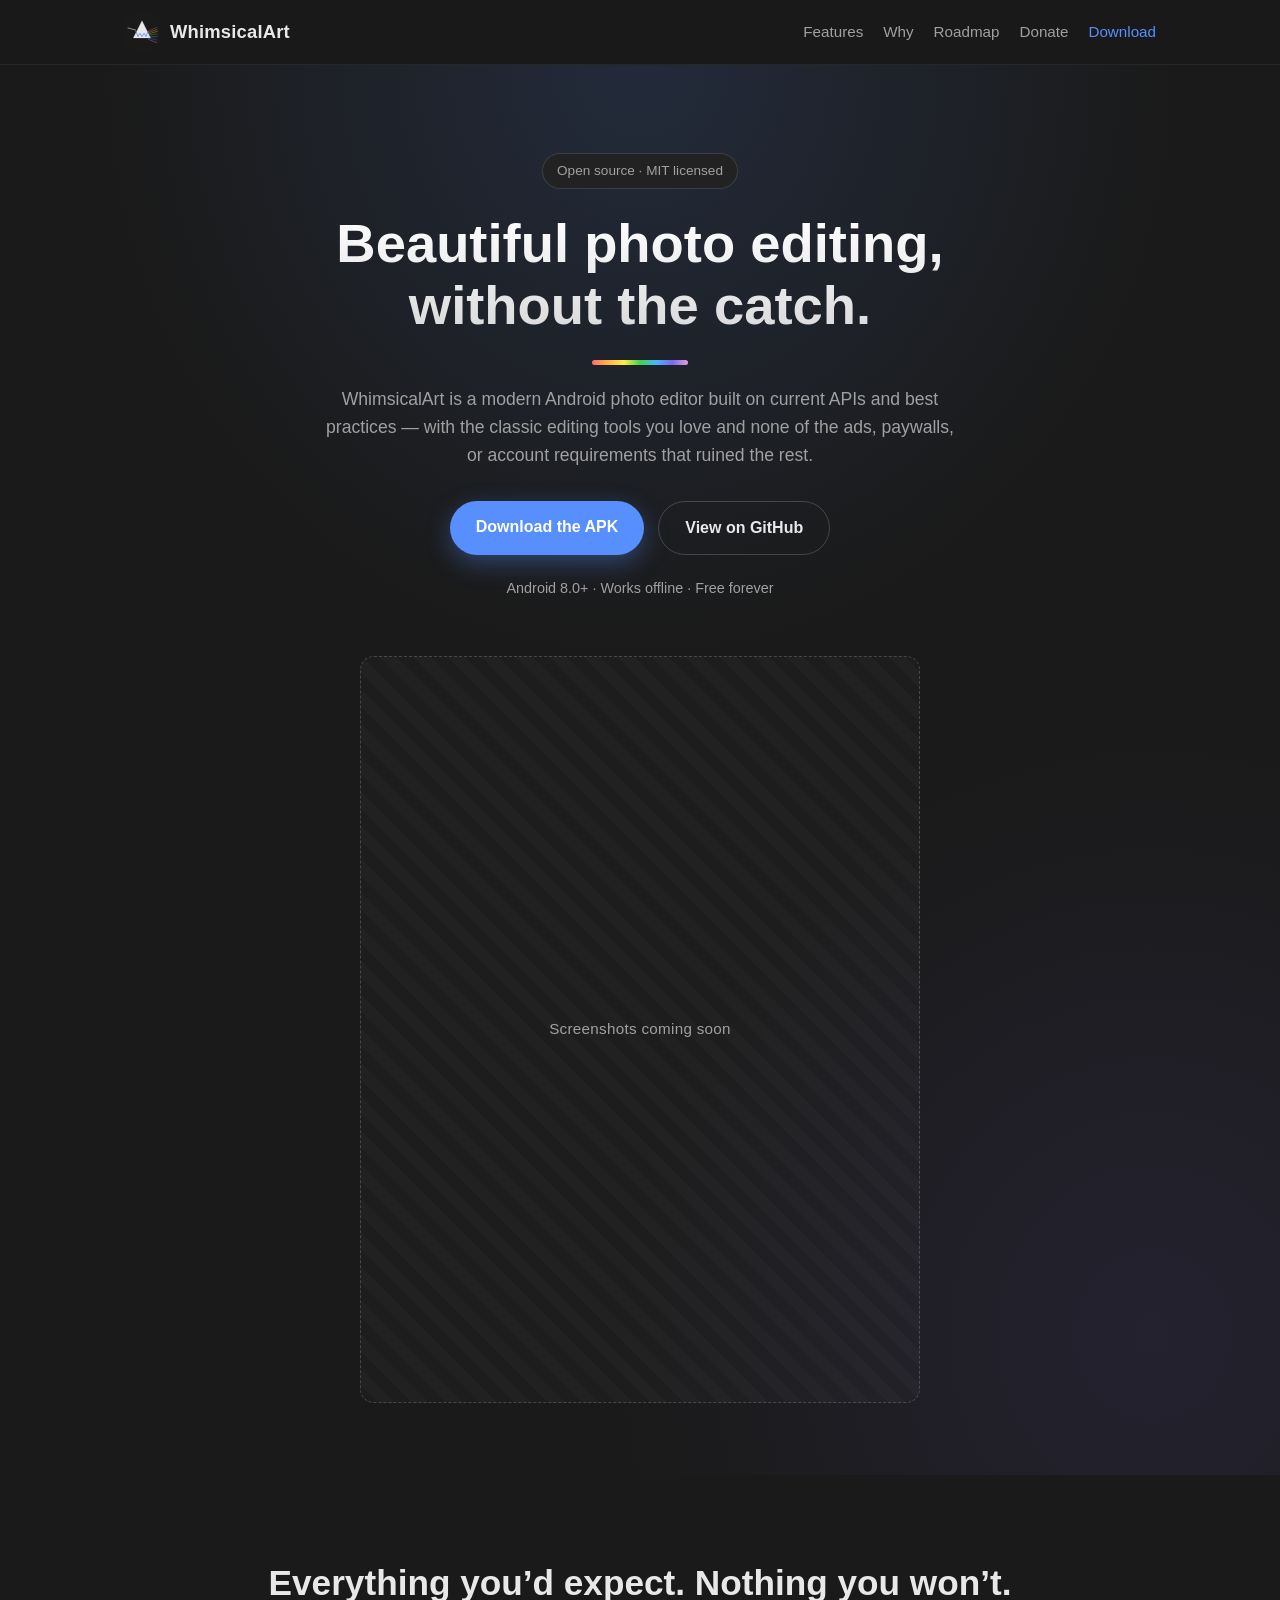
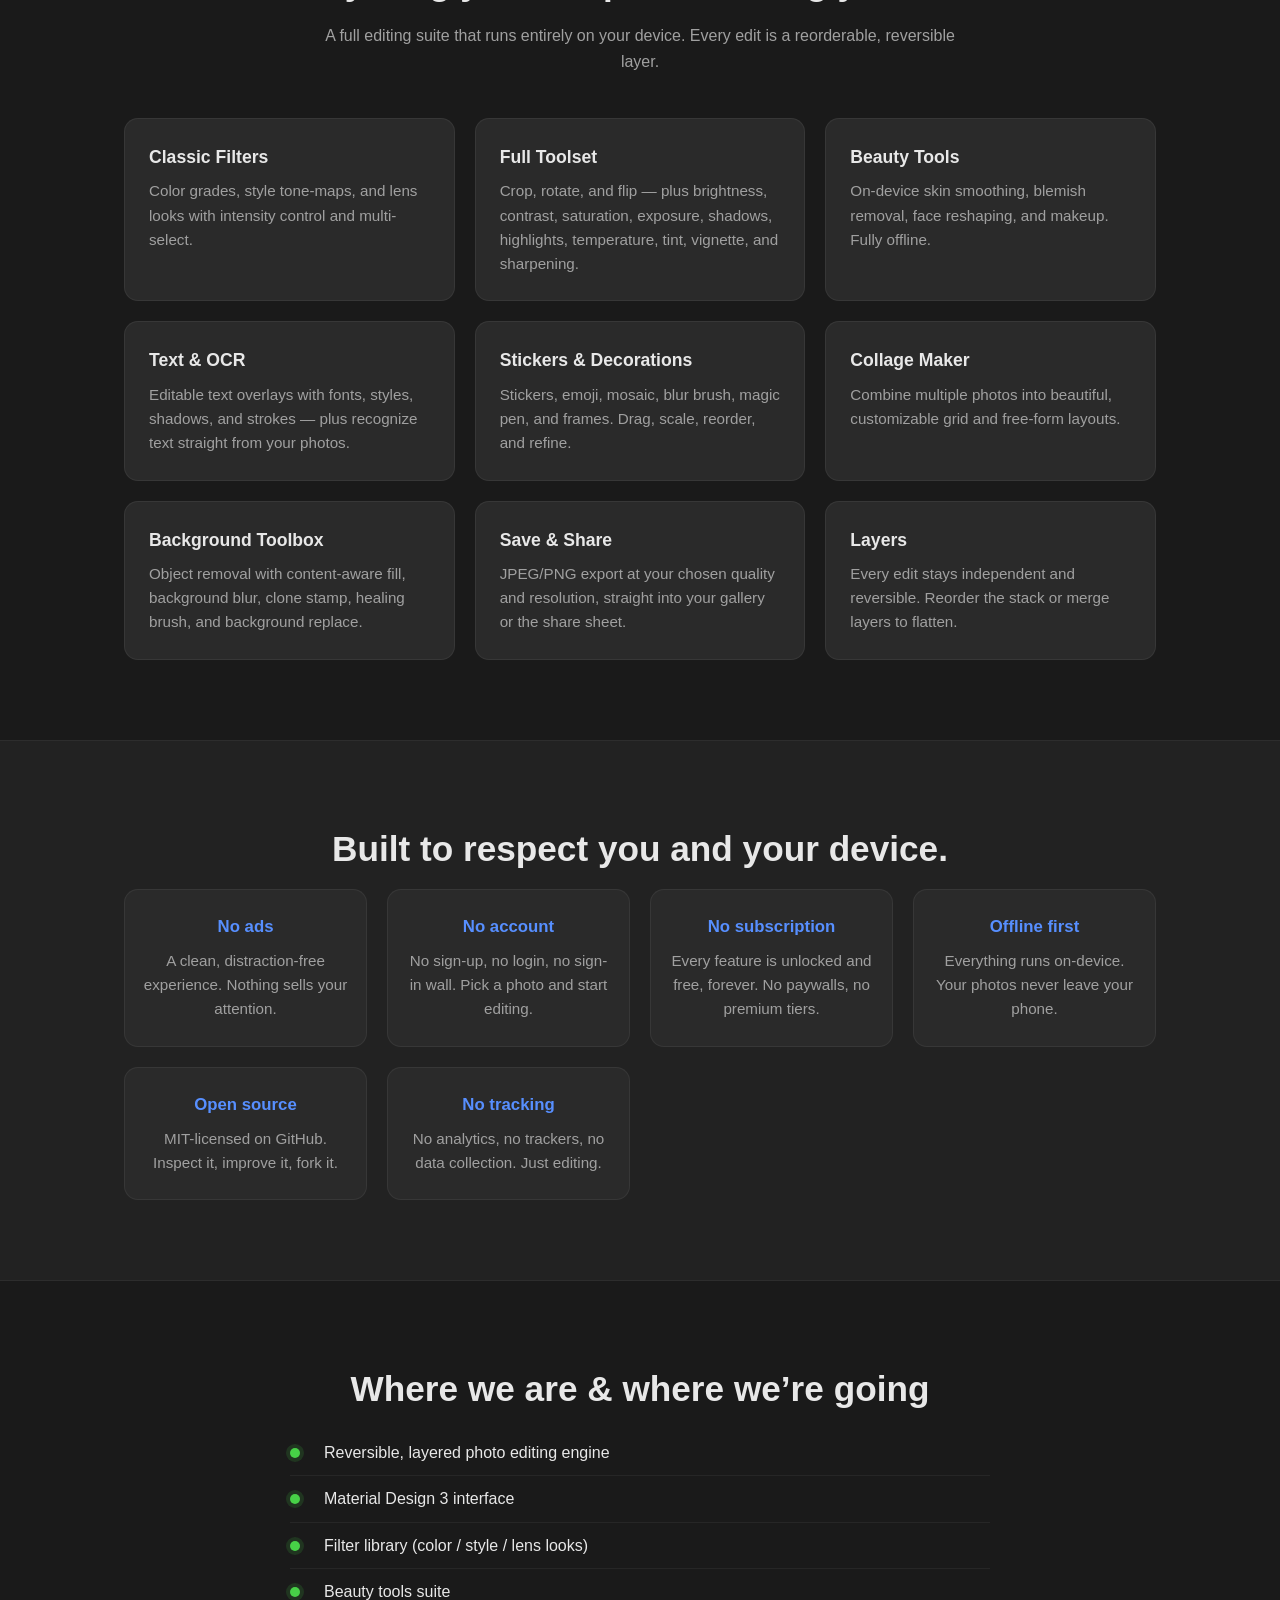
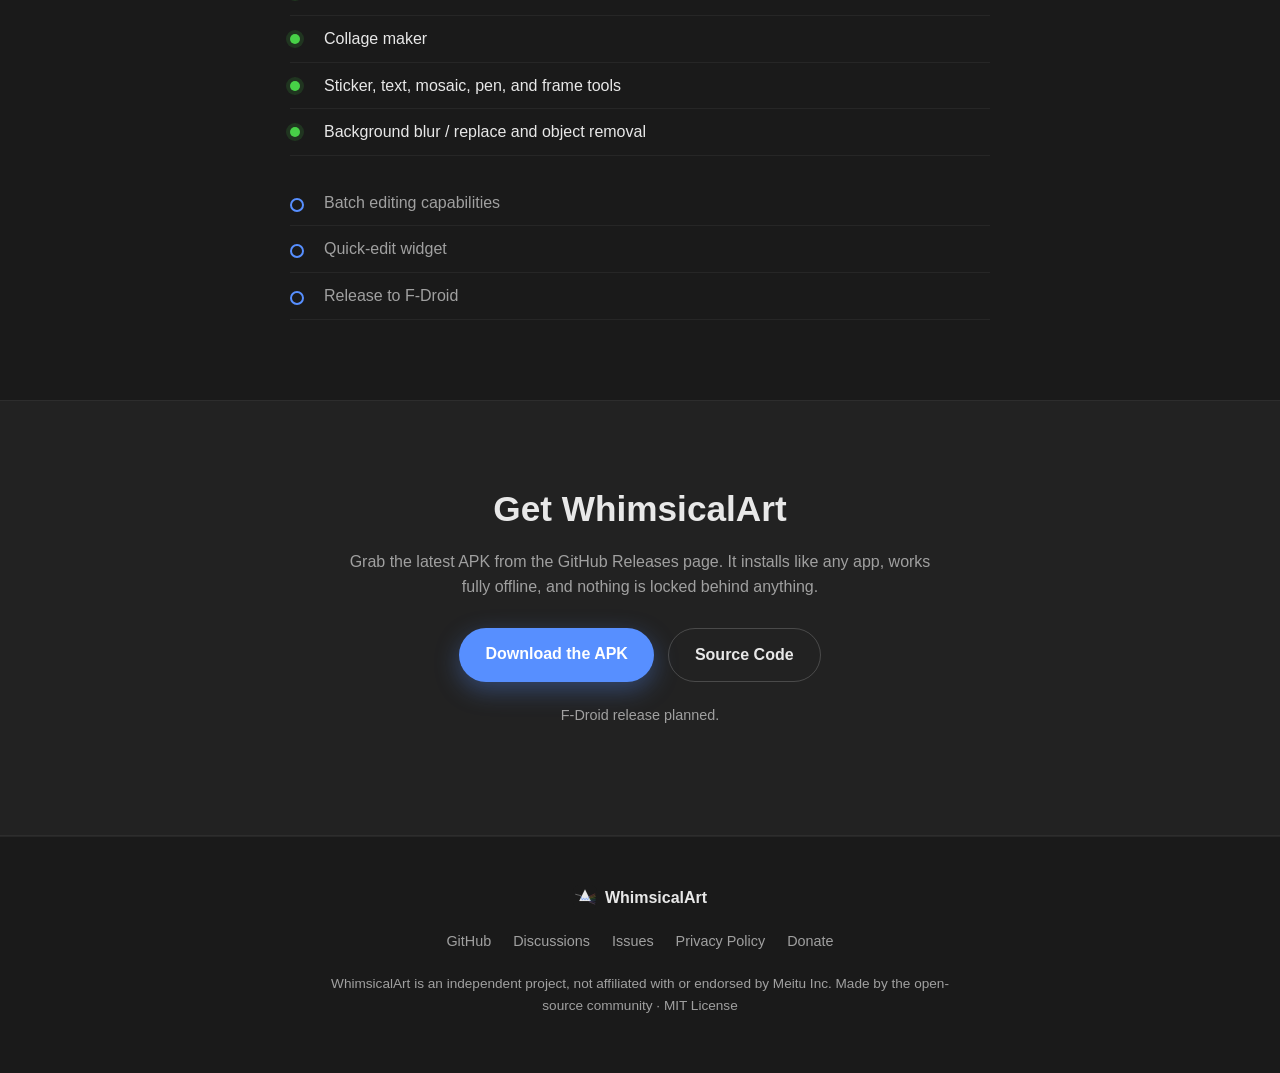
==== index.html @ 7b3bcb75 "add voluntary donation page with platform placeholders" ====
<!DOCTYPE html>
<html lang="en">
<head>
  <meta charset="UTF-8">
  <meta name="viewport" content="width=device-width, initial-scale=1.0">
  <title>WhimsicalArt — Free, open-source photo editor for Android</title>
  <meta name="description" content="WhimsicalArt is a modern, open-source Android photo editor. No ads, no accounts, no subscriptions — all features free forever.">
  <link rel="icon" href="favicon.svg" type="image/svg+xml">
  <link rel="apple-touch-icon" href="favicon.svg">
  <meta name="theme-color" content="#1A1A1A">
  <meta property="og:title" content="WhimsicalArt">
  <meta property="og:description" content="A modern, open-source Android photo editor. No ads, no account, no subscription. Free forever.">
  <meta property="og:type" content="website">
  <meta property="og:image" content="favicon.svg">
  <link rel="stylesheet" href="styles.css">
</head>
<body>
  <header class="site-header">
    <div class="container header-inner">
      <a class="brand" href="#top" aria-label="WhimsicalArt home">
        <img class="brand-mark" src="favicon.svg" alt="" width="36" height="36">
        <span class="brand-name">WhimsicalArt</span>
      </a>
      <nav class="nav" aria-label="Primary">
        <a href="#features">Features</a>
        <a href="#philosophy">Why</a>
        <a href="#roadmap">Roadmap</a>
        <a href="donate.html">Donate</a>
        <a href="#download" class="nav-cta">Download</a>
      </nav>
    </div>
  </header>

  <main id="top">
    <section class="hero">
      <div class="container hero-inner">
        <span class="badge">Open source &middot; MIT licensed</span>
        <h1 class="hero-title">Beautiful photo editing, without the catch.</h1>
        <p class="hero-sub">
          WhimsicalArt is a modern Android photo editor built on current APIs and best practices —
          with the classic editing tools you love and none of the ads, paywalls, or account
          requirements that ruined the rest.
        </p>
        <div class="hero-actions">
          <a class="btn btn-primary" href="https://github.com/whimsicalart/whimsicalart/releases">
            Download the APK
          </a>
          <a class="btn btn-ghost" href="https://github.com/whimsicalart/whimsicalart">
            View on GitHub
          </a>
        </div>
        <p class="hero-note">Android 8.0+ &middot; Works offline &middot; Free forever</p>

        <div class="screenshot-placeholder" aria-hidden="true">
          <span class="placeholder-caption">Screenshots coming soon</span>
        </div>
      </div>
    </section>

    <section class="section" id="features">
      <div class="container">
        <h2 class="section-title">Everything you&rsquo;d expect. Nothing you won&rsquo;t.</h2>
        <p class="section-intro">
          A full editing suite that runs entirely on your device. Every edit is a reorderable,
          reversible layer.
        </p>
        <div class="feature-grid">
          <article class="feature-card">
            <h3>Classic Filters</h3>
            <p>Color grades, style tone-maps, and lens looks with intensity control and multi-select.</p>
          </article>
          <article class="feature-card">
            <h3>Full Toolset</h3>
            <p>Crop, rotate, and flip — plus brightness, contrast, saturation, exposure, shadows, highlights, temperature, tint, vignette, and sharpening.</p>
          </article>
          <article class="feature-card">
            <h3>Beauty Tools</h3>
            <p>On-device skin smoothing, blemish removal, face reshaping, and makeup. Fully offline.</p>
          </article>
          <article class="feature-card">
            <h3>Text &amp; OCR</h3>
            <p>Editable text overlays with fonts, styles, shadows, and strokes — plus recognize text straight from your photos.</p>
          </article>
          <article class="feature-card">
            <h3>Stickers &amp; Decorations</h3>
            <p>Stickers, emoji, mosaic, blur brush, magic pen, and frames. Drag, scale, reorder, and refine.</p>
          </article>
          <article class="feature-card">
            <h3>Collage Maker</h3>
            <p>Combine multiple photos into beautiful, customizable grid and free-form layouts.</p>
          </article>
          <article class="feature-card">
            <h3>Background Toolbox</h3>
            <p>Object removal with content-aware fill, background blur, clone stamp, healing brush, and background replace.</p>
          </article>
          <article class="feature-card">
            <h3>Save &amp; Share</h3>
            <p>JPEG/PNG export at your chosen quality and resolution, straight into your gallery or the share sheet.</p>
          </article>
          <article class="feature-card">
            <h3>Layers</h3>
            <p>Every edit stays independent and reversible. Reorder the stack or merge layers to flatten.</p>
          </article>
        </div>
      </div>
    </section>

    <section class="section section-alt" id="philosophy">
      <div class="container">
        <h2 class="section-title">Built to respect you and your device.</h2>
        <div class="value-grid">
          <div class="value-item">
            <h3>No ads</h3>
            <p>A clean, distraction-free experience. Nothing sells your attention.</p>
          </div>
          <div class="value-item">
            <h3>No account</h3>
            <p>No sign-up, no login, no sign-in wall. Pick a photo and start editing.</p>
          </div>
          <div class="value-item">
            <h3>No subscription</h3>
            <p>Every feature is unlocked and free, forever. No paywalls, no premium tiers.</p>
          </div>
          <div class="value-item">
            <h3>Offline first</h3>
            <p>Everything runs on-device. Your photos never leave your phone.</p>
          </div>
          <div class="value-item">
            <h3>Open source</h3>
            <p>MIT-licensed on GitHub. Inspect it, improve it, fork it.</p>
          </div>
          <div class="value-item">
            <h3>No tracking</h3>
            <p>No analytics, no trackers, no data collection. Just editing.</p>
          </div>
        </div>
      </div>
    </section>

    <section class="section" id="roadmap">
      <div class="container">
        <h2 class="section-title">Where we are &amp; where we&rsquo;re going</h2>
        <ul class="roadmap list-done">
          <li>Reversible, layered photo editing engine</li>
          <li>Material Design 3 interface</li>
          <li>Filter library (color / style / lens looks)</li>
          <li>Beauty tools suite</li>
          <li>Collage maker</li>
          <li>Sticker, text, mosaic, pen, and frame tools</li>
          <li>Background blur / replace and object removal</li>
        </ul>
        <ul class="roadmap list-todo">
          <li>Batch editing capabilities</li>
          <li>Quick-edit widget</li>
          <li>Release to F-Droid</li>
        </ul>
      </div>
    </section>

    <section class="section section-alt" id="download">
      <div class="container download-inner">
        <h2 class="section-title">Get WhimsicalArt</h2>
        <p>
          Grab the latest APK from the GitHub Releases page. It installs like any app, works fully
          offline, and nothing is locked behind anything.
        </p>
        <div class="hero-actions">
          <a class="btn btn-primary" href="https://github.com/whimsicalart/whimsicalart/releases">
            Download the APK
          </a>
          <a class="btn btn-ghost" href="https://github.com/whimsicalart/whimsicalart">
            Source Code
          </a>
        </div>
        <p class="hero-note">F-Droid release planned.</p>
      </div>
    </section>
  </main>

  <footer class="site-footer">
    <div class="container footer-inner">
      <div class="footer-brand">
        <img class="brand-mark" src="favicon.svg" alt="" width="24" height="24">
        <span>WhimsicalArt</span>
      </div>
      <nav class="footer-links" aria-label="Footer">
        <a href="https://github.com/whimsicalart/whimsicalart">GitHub</a>
        <a href="https://github.com/whimsicalart/whimsicalart/discussions">Discussions</a>
        <a href="https://github.com/whimsicalart/whimsicalart/issues">Issues</a>
        <a href="https://github.com/whimsicalart/whimsicalart/blob/main/PRIVACY.md">Privacy Policy</a>
        <a href="donate.html">Donate</a>
      </nav>
      <p class="footer-copy">
        WhimsicalArt is an independent project, not affiliated with or endorsed by Meitu Inc.
        Made by the open-source community &middot; MIT License
      </p>
    </div>
  </footer>
</body>
</html>
---- styles.css ----
:root {
  --bg: #1A1A1A;
  --bg-soft: #222222;
  --bg-raised: #2A2A2A;
  --text: #E8E8E8;
  --text-dim: #A0A0A0;
  --accent: #578FFF;
  --accent-soft: rgba(87, 143, 255, 0.14);
  --prism-gradient: linear-gradient(90deg, #FF6B6B, #FFB347, #FFED47, #47D147, #47B8FF, #7B68EE, #DDA0DD);
  --radius: 14px;
  --max-width: 1080px;
}

* {
  box-sizing: border-box;
  margin: 0;
  padding: 0;
}

html {
  scroll-behavior: smooth;
}

body {
  font-family: -apple-system, BlinkMacSystemFont, "Segoe UI", Roboto, "Helvetica Neue", Arial, sans-serif;
  background: var(--bg);
  color: var(--text);
  line-height: 1.6;
  -webkit-font-smoothing: antialiased;
}

a {
  color: var(--accent);
  text-decoration: none;
}

a:hover {
  text-decoration: underline;
}

.container {
  max-width: var(--max-width);
  margin: 0 auto;
  padding: 0 24px;
}

/* ---------- Header ---------- */

.site-header {
  position: sticky;
  top: 0;
  z-index: 10;
  background: rgba(26, 26, 26, 0.9);
  backdrop-filter: blur(10px);
  border-bottom: 1px solid rgba(255, 255, 255, 0.06);
}

.header-inner {
  display: flex;
  align-items: center;
  justify-content: space-between;
  height: 64px;
}

.brand {
  display: flex;
  align-items: center;
  gap: 10px;
  color: var(--text);
}

.brand:hover {
  text-decoration: none;
}

.brand-mark {
  display: block;
  border-radius: 8px;
}

.brand-name {
  font-weight: 700;
  font-size: 1.15rem;
  letter-spacing: 0.2px;
}

.nav {
  display: flex;
  align-items: center;
  gap: 20px;
}

.nav a {
  color: var(--text-dim);
  font-size: 0.95rem;
  font-weight: 500;
}

.nav a:hover {
  color: var(--text);
  text-decoration: none;
}

.nav-cta {
  color: var(--accent) !important;
}

/* ---------- Hero ---------- */

.hero {
  padding: 88px 0 72px;
  text-align: center;
  background:
    radial-gradient(60% 60% at 50% 0%, rgba(87, 143, 255, 0.14), transparent 70%),
    radial-gradient(60% 60% at 90% 90%, rgba(123, 104, 238, 0.10), transparent 70%),
    var(--bg);
}

.badge {
  display: inline-block;
  padding: 6px 14px;
  border: 1px solid rgba(255, 255, 255, 0.12);
  border-radius: 999px;
  font-size: 0.85rem;
  color: var(--text-dim);
  background: var(--bg-soft);
  margin-bottom: 24px;
}

.hero-title {
  font-size: clamp(2rem, 5.5vw, 3.4rem);
  font-weight: 800;
  line-height: 1.15;
  max-width: 760px;
  margin: 0 auto 20px;
  background: linear-gradient(180deg, #FFFFFF, #D0D0D0);
  -webkit-background-clip: text;
  background-clip: text;
  -webkit-text-fill-color: transparent;
}

.hero-title::after {
  content: "";
  display: block;
  width: 96px;
  height: 5px;
  margin: 22px auto 0;
  border-radius: 99px;
  background: var(--prism-gradient);
}

.hero-sub {
  max-width: 640px;
  margin: 0 auto 32px;
  font-size: 1.1rem;
  color: var(--text-dim);
}

.hero-actions {
  display: flex;
  justify-content: center;
  flex-wrap: wrap;
  gap: 14px;
}

.btn {
  display: inline-block;
  padding: 13px 26px;
  border-radius: 999px;
  font-weight: 600;
  font-size: 1rem;
  transition: transform 0.15s ease, box-shadow 0.15s ease;
}

.btn:hover {
  transform: translateY(-1px);
  text-decoration: none;
}

.btn-primary {
  background: var(--accent);
  color: #FFFFFF;
  box-shadow: 0 8px 24px rgba(87, 143, 255, 0.35);
}

.btn-primary:hover {
  box-shadow: 0 10px 30px rgba(87, 143, 255, 0.45);
}

.btn-ghost {
  color: var(--text);
  border: 1px solid rgba(255, 255, 255, 0.18);
  background: transparent;
}

.btn-ghost:hover {
  border-color: var(--accent);
  color: var(--text);
}

.hero-note {
  margin-top: 22px;
  font-size: 0.9rem;
  color: var(--text-dim);
}

/* ---------- Screenshot placeholder ---------- */

.screenshot-placeholder {
  max-width: 560px;
  margin: 56px auto 0;
  aspect-ratio: 9 / 12;
  border: 1px dashed rgba(255, 255, 255, 0.18);
  border-radius: var(--radius);
  display: flex;
  align-items: center;
  justify-content: center;
  background:
    repeating-linear-gradient(
      45deg,
      rgba(255, 255, 255, 0.015),
      rgba(255, 255, 255, 0.015) 12px,
      rgba(255, 255, 255, 0.03) 12px,
      rgba(255, 255, 255, 0.03) 24px
    );
}

.placeholder-caption {
  color: var(--text-dim);
  font-size: 0.95rem;
  letter-spacing: 0.3px;
}

/* ---------- Sections ---------- */

.section {
  padding: 80px 0;
}

.section-alt {
  background: var(--bg-soft);
  border-block: 1px solid rgba(255, 255, 255, 0.05);
}

.section-title {
  font-size: clamp(1.6rem, 3.5vw, 2.2rem);
  font-weight: 700;
  text-align: center;
  margin-bottom: 12px;
}

.section-intro {
  text-align: center;
  color: var(--text-dim);
  max-width: 640px;
  margin: 0 auto 44px;
}

.feature-grid {
  display: grid;
  grid-template-columns: repeat(auto-fit, minmax(280px, 1fr));
  gap: 20px;
}

.feature-card {
  background: var(--bg-raised);
  border: 1px solid rgba(255, 255, 255, 0.06);
  border-radius: var(--radius);
  padding: 24px;
  transition: border-color 0.2s ease, transform 0.2s ease;
}

.feature-card:hover {
  border-color: rgba(87, 143, 255, 0.4);
  transform: translateY(-3px);
}

.feature-card h3 {
  font-size: 1.1rem;
  margin-bottom: 8px;
}

.feature-card p {
  color: var(--text-dim);
  font-size: 0.95rem;
}

.value-grid {
  display: grid;
  grid-template-columns: repeat(auto-fit, minmax(240px, 1fr));
  gap: 20px;
  text-align: center;
}

.value-item {
  padding: 24px 16px;
  border-radius: var(--radius);
  background: var(--bg-raised);
  border: 1px solid rgba(255, 255, 255, 0.06);
}

.value-item h3 {
  font-size: 1.05rem;
  margin-bottom: 8px;
  color: var(--accent);
}

.value-item p {
  color: var(--text-dim);
  font-size: 0.95rem;
}

/* ---------- Roadmap ---------- */

.roadmap {
  max-width: 700px;
  margin: 0 auto;
  padding: 0;
  list-style: none;
}

.roadmap li {
  position: relative;
  padding: 10px 0 10px 34px;
  color: var(--text-dim);
  border-bottom: 1px solid rgba(255, 255, 255, 0.05);
}

.roadmap li::before {
  content: "";
  position: absolute;
  left: 0;
  top: 18px;
  width: 10px;
  height: 10px;
  border-radius: 50%;
}

.list-done li::before {
  background: #47D147;
  box-shadow: 0 0 0 4px rgba(71, 209, 71, 0.15);
}

.list-done li {
  color: var(--text);
}

.list-todo {
  margin-top: 24px;
}

.list-todo li::before {
  background: transparent;
  border: 2px solid var(--accent);
}

.list-todo li {
  color: var(--text-dim);
}

/* ---------- Download ---------- */

.download-inner {
  text-align: center;
  max-width: 640px;
}

.download-inner p {
  color: var(--text-dim);
  margin-bottom: 28px;
}

/* ---------- Footer ---------- */

.site-footer {
  padding: 48px 0 56px;
  border-top: 1px solid rgba(255, 255, 255, 0.06);
}

.footer-inner {
  display: flex;
  flex-direction: column;
  align-items: center;
  gap: 20px;
  text-align: center;
}

.footer-brand {
  display: flex;
  align-items: center;
  gap: 8px;
  font-weight: 600;
}

.footer-brand .brand-mark {
  border-radius: 6px;
}

.footer-links {
  display: flex;
  flex-wrap: wrap;
  justify-content: center;
  gap: 22px;
  font-size: 0.9rem;
}

.footer-links a {
  color: var(--text-dim);
}

.footer-links a:hover {
  color: var(--text);
}

.footer-copy {
  font-size: 0.85rem;
  color: var(--text-dim);
  max-width: 640px;
}

/* ---------- Donation page ---------- */

.container.narrow {
  max-width: 720px;
}

.notice {
  background: var(--accent-soft);
  border: 1px solid rgba(87, 143, 255, 0.35);
  border-radius: var(--radius);
  padding: 28px;
}

.notice h2 {
  font-size: 1.2rem;
  margin-bottom: 12px;
  color: var(--accent);
}

.notice p {
  color: var(--text-dim);
  margin-bottom: 12px;
}

.notice p:last-child {
  margin-bottom: 0;
}

.notice strong {
  color: var(--text);
}

.platform-grid {
  display: grid;
  grid-template-columns: repeat(auto-fit, minmax(220px, 1fr));
  gap: 16px;
}

.platform-card {
  display: flex;
  flex-direction: column;
  gap: 8px;
  align-items: center;
  justify-content: center;
  padding: 28px 16px;
  background: var(--bg-raised);
  border: 1px solid rgba(255, 255, 255, 0.06);
  border-radius: var(--radius);
  color: var(--text);
  font-weight: 600;
  transition: border-color 0.2s ease, transform 0.2s ease;
}

.platform-card:hover {
  border-color: rgba(87, 143, 255, 0.4);
  transform: translateY(-3px);
  text-decoration: none;
  color: var(--text);
}

.platform-name {
  font-size: 1.05rem;
}

.platform-badge {
  font-size: 0.8rem;
  font-weight: 500;
  color: var(--text-dim);
  padding: 4px 10px;
  border: 1px solid rgba(255, 255, 255, 0.12);
  border-radius: 999px;
}

.section-title.sub {
  margin-top: 48px;
  font-size: 1.2rem;
}

#use .container.narrow > p {
  color: var(--text-dim);
  margin-bottom: 24px;
}

/* ---------- Responsive ---------- */

@media (max-width: 640px) {
  .hero {
    padding: 64px 0 56px;
  }

  .nav {
    gap: 12px;
  }

  .nav a:not(.nav-cta) {
    display: none;
  }

  .section {
    padding: 60px 0;
  }
}
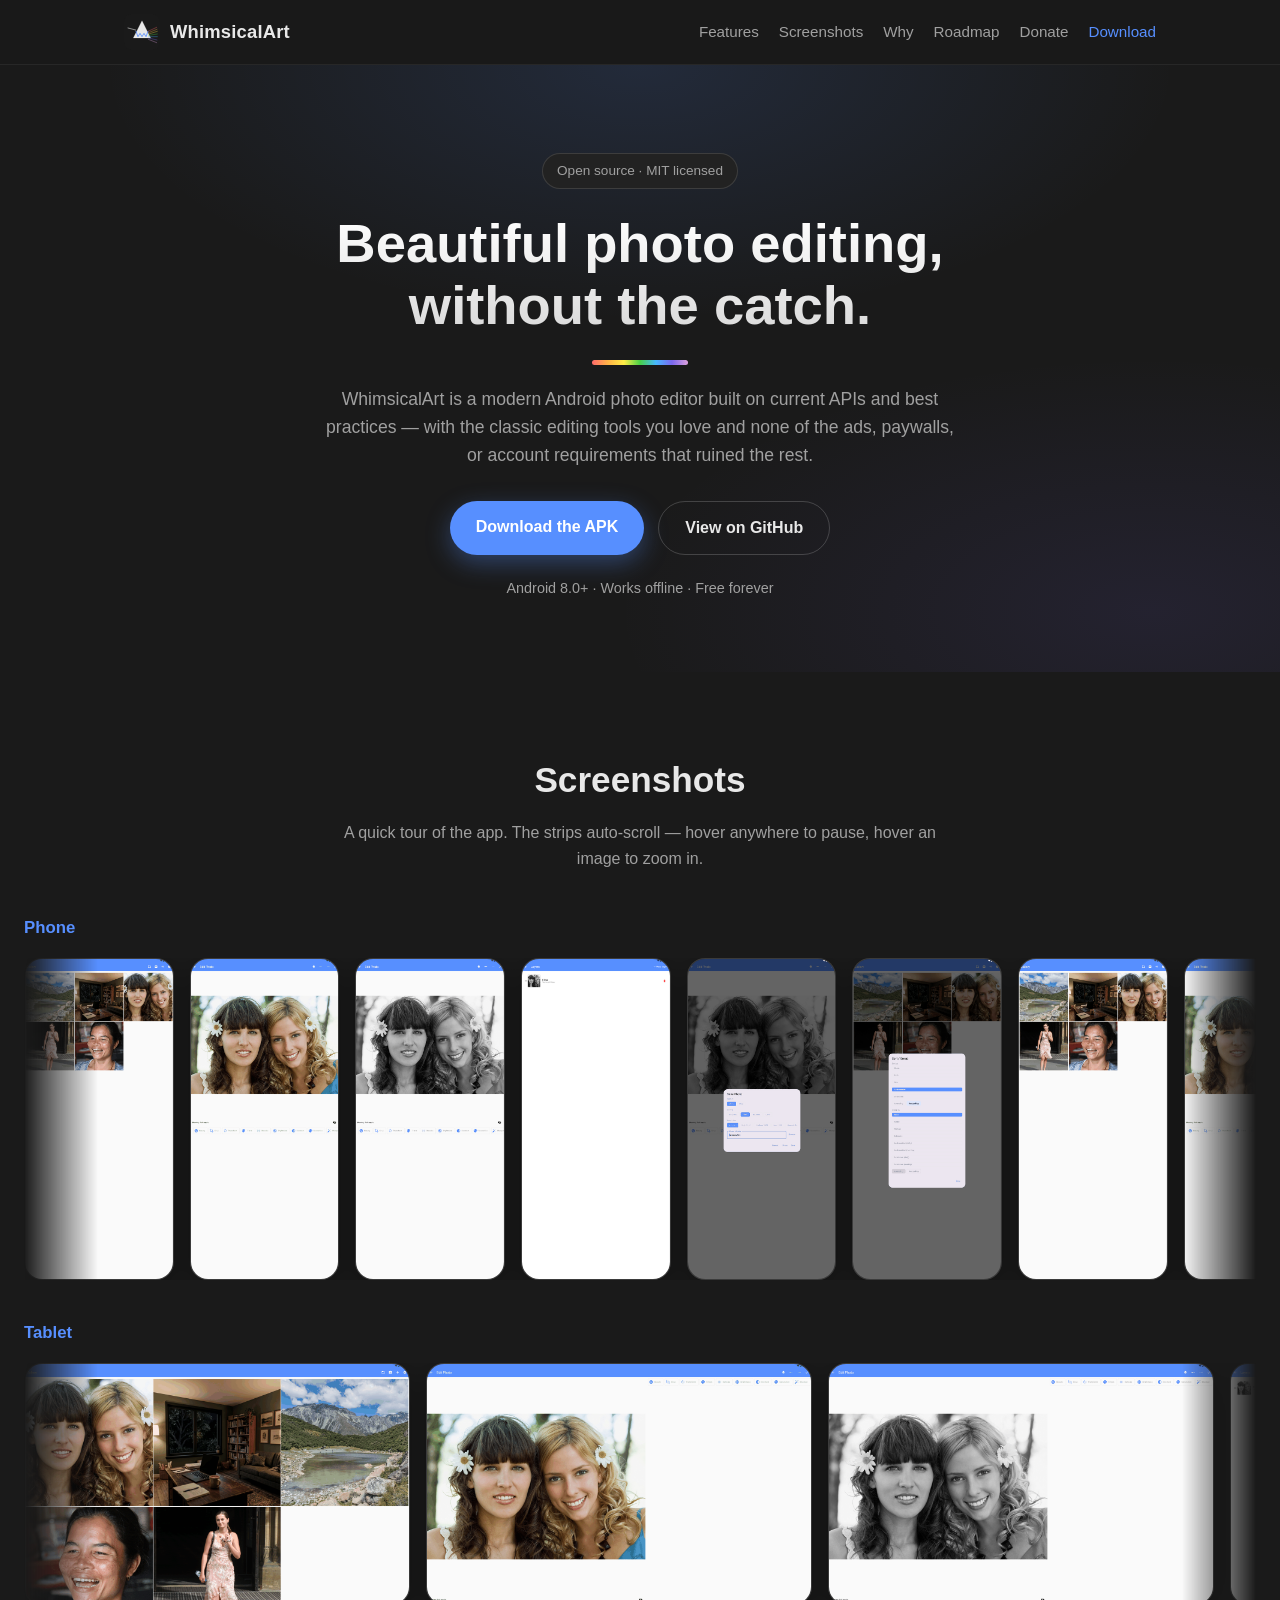
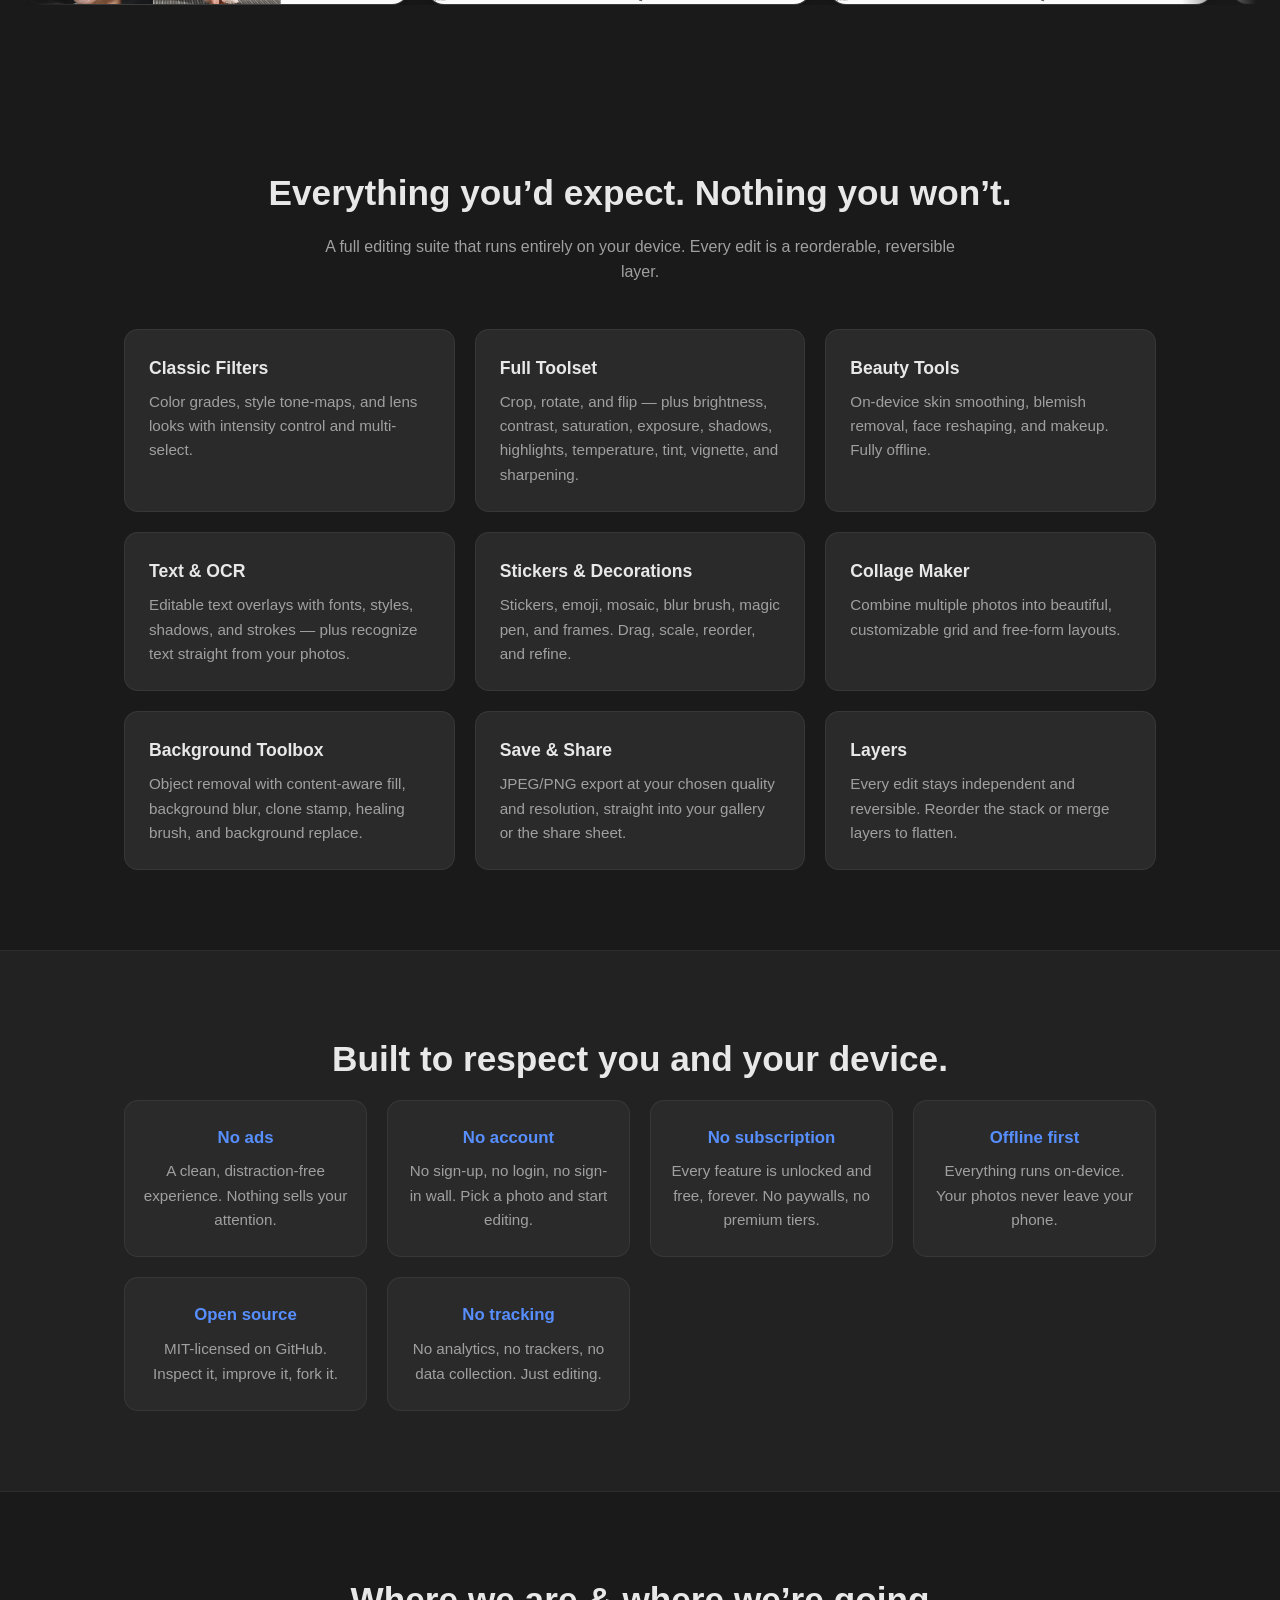
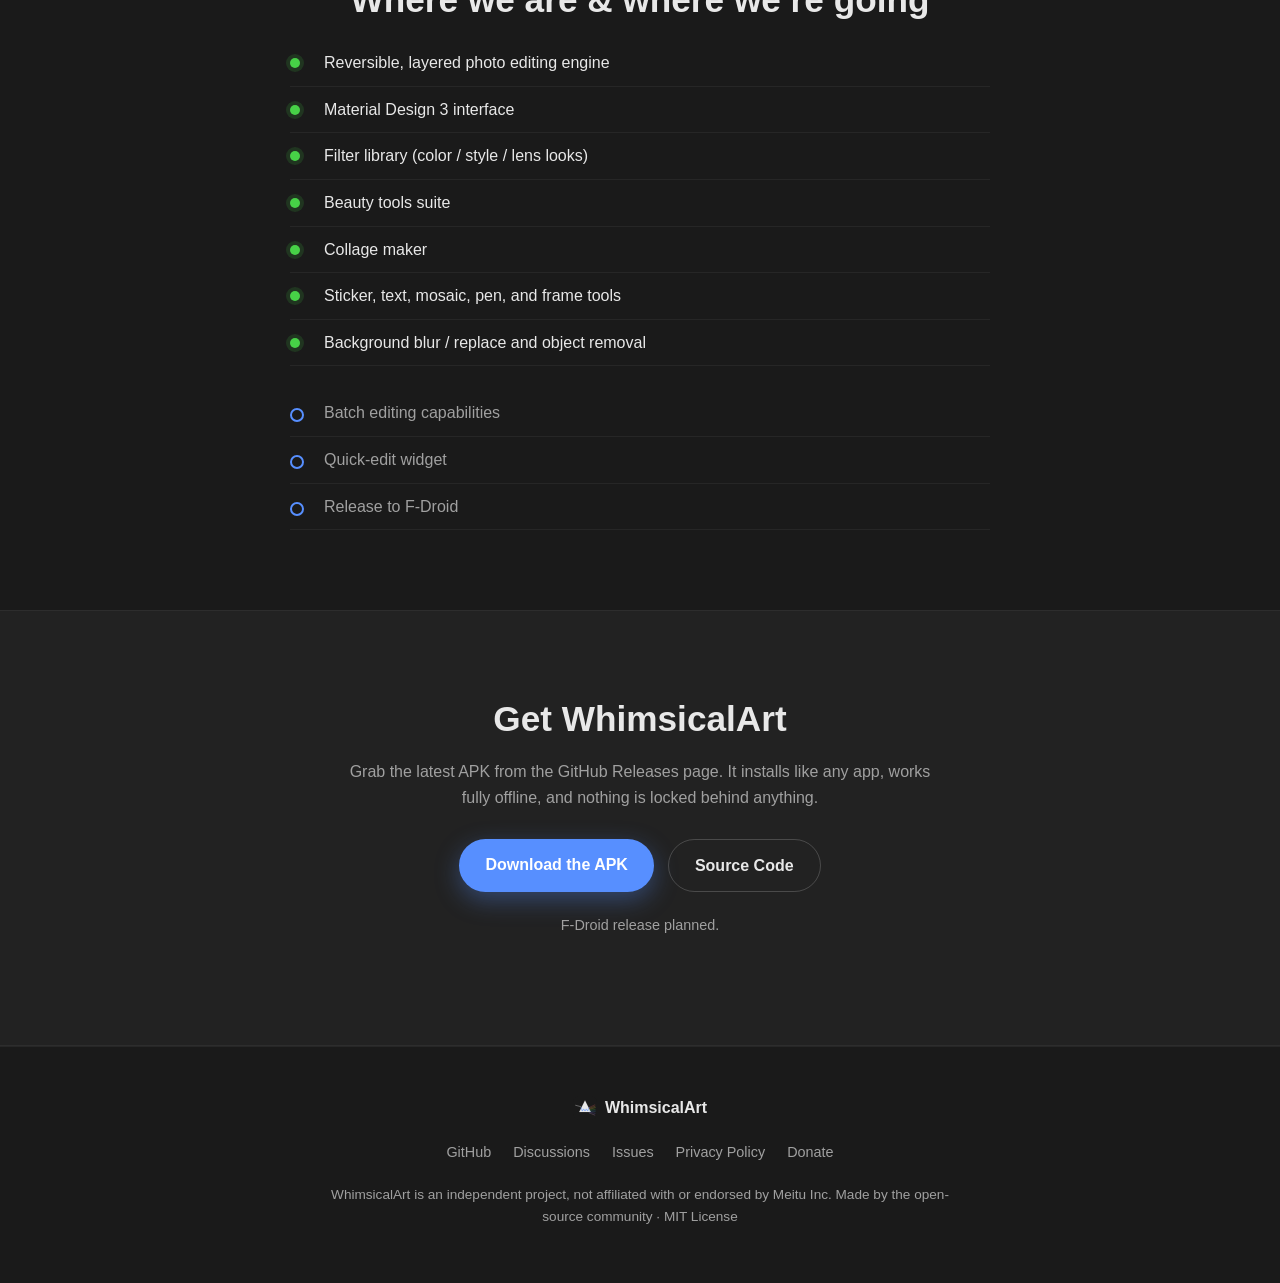
==== commit fbd320a5: "add auto-scrolling screenshot gallery with hover zoom" ====
--- a/index.html
+++ b/index.html
@@ -23,6 +23,7 @@
       </a>
       <nav class="nav" aria-label="Primary">
         <a href="#features">Features</a>
+        <a href="#screenshots">Screenshots</a>
         <a href="#philosophy">Why</a>
         <a href="#roadmap">Roadmap</a>
         <a href="donate.html">Donate</a>
@@ -50,9 +51,111 @@
           </a>
         </div>
         <p class="hero-note">Android 8.0+ &middot; Works offline &middot; Free forever</p>
-
-        <div class="screenshot-placeholder" aria-hidden="true">
-          <span class="placeholder-caption">Screenshots coming soon</span>
+      </div>
+    </section>
+
+    <section class="section section-screenshots" id="screenshots">
+      <div class="container">
+        <h2 class="section-title">Screenshots</h2>
+        <p class="section-intro">
+          A quick tour of the app. The strips auto-scroll — hover anywhere to pause, hover an
+          image to zoom in.
+        </p>
+
+        <div class="shot-group">
+          <h3 class="shot-group-title">Phone</h3>
+          <div class="shot-strip">
+            <div class="shot-track">
+              <div class="shot-set">
+              <figure class="shot">
+                <img src="screenshots/phone/phone-gallery.png" alt="Photo gallery with grid selection" loading="lazy">
+              </figure>
+              <figure class="shot">
+                <img src="screenshots/phone/phone-edit-no-edits.png" alt="Editor before any edits" loading="lazy">
+              </figure>
+              <figure class="shot">
+                <img src="screenshots/phone/phone-edit-effects.png" alt="Editor with effect filters applied" loading="lazy">
+              </figure>
+              <figure class="shot">
+                <img src="screenshots/phone/phone-layers.png" alt="Layers panel showing the edit stack" loading="lazy">
+              </figure>
+              <figure class="shot">
+                <img src="screenshots/phone/phone-save-dialog.png" alt="Save and share dialog" loading="lazy">
+              </figure>
+              <figure class="shot">
+                <img src="screenshots/phone/phone-sort-group-popup.png" alt="Sort and group options in the gallery" loading="lazy">
+              </figure>
+              </div>
+              <div class="shot-set">
+              <figure class="shot">
+                <img src="screenshots/phone/phone-gallery.png" alt="Photo gallery with grid selection" loading="lazy">
+              </figure>
+              <figure class="shot">
+                <img src="screenshots/phone/phone-edit-no-edits.png" alt="Editor before any edits" loading="lazy">
+              </figure>
+              <figure class="shot">
+                <img src="screenshots/phone/phone-edit-effects.png" alt="Editor with effect filters applied" loading="lazy">
+              </figure>
+              <figure class="shot">
+                <img src="screenshots/phone/phone-layers.png" alt="Layers panel showing the edit stack" loading="lazy">
+              </figure>
+              <figure class="shot">
+                <img src="screenshots/phone/phone-save-dialog.png" alt="Save and share dialog" loading="lazy">
+              </figure>
+              <figure class="shot">
+                <img src="screenshots/phone/phone-sort-group-popup.png" alt="Sort and group options in the gallery" loading="lazy">
+              </figure>
+              </div>
+            </div>
+          </div>
+        </div>
+
+        <div class="shot-group">
+          <h3 class="shot-group-title">Tablet</h3>
+          <div class="shot-strip">
+            <div class="shot-track">
+              <div class="shot-set">
+              <figure class="shot shot-tablet">
+                <img src="screenshots/tablet/tablet-gallery.png" alt="Tablet photo gallery with grid selection" loading="lazy">
+              </figure>
+              <figure class="shot shot-tablet">
+                <img src="screenshots/tablet/tablet-edit-no-edits.png" alt="Tablet editor before any edits" loading="lazy">
+              </figure>
+              <figure class="shot shot-tablet">
+                <img src="screenshots/tablet/tablet-edit-effects.png" alt="Tablet editor with effect filters applied" loading="lazy">
+              </figure>
+              <figure class="shot shot-tablet">
+                <img src="screenshots/tablet/tablet-layers.png" alt="Tablet layers panel showing the edit stack" loading="lazy">
+              </figure>
+              <figure class="shot shot-tablet">
+                <img src="screenshots/tablet/tablet-save-dialog.png" alt="Tablet save and share dialog" loading="lazy">
+              </figure>
+              <figure class="shot shot-tablet">
+                <img src="screenshots/tablet/tablet-sort-group-popup.png" alt="Tablet sort and group options in the gallery" loading="lazy">
+              </figure>
+              </div>
+              <div class="shot-set">
+              <figure class="shot shot-tablet">
+                <img src="screenshots/tablet/tablet-gallery.png" alt="Tablet photo gallery with grid selection" loading="lazy">
+              </figure>
+              <figure class="shot shot-tablet">
+                <img src="screenshots/tablet/tablet-edit-no-edits.png" alt="Tablet editor before any edits" loading="lazy">
+              </figure>
+              <figure class="shot shot-tablet">
+                <img src="screenshots/tablet/tablet-edit-effects.png" alt="Tablet editor with effect filters applied" loading="lazy">
+              </figure>
+              <figure class="shot shot-tablet">
+                <img src="screenshots/tablet/tablet-layers.png" alt="Tablet layers panel showing the edit stack" loading="lazy">
+              </figure>
+              <figure class="shot shot-tablet">
+                <img src="screenshots/tablet/tablet-save-dialog.png" alt="Tablet save and share dialog" loading="lazy">
+              </figure>
+              <figure class="shot shot-tablet">
+                <img src="screenshots/tablet/tablet-sort-group-popup.png" alt="Tablet sort and group options in the gallery" loading="lazy">
+              </figure>
+              </div>
+            </div>
+          </div>
         </div>
       </div>
     </section>
@@ -187,7 +290,7 @@
         <a href="https://github.com/whimsicalart/whimsicalart">GitHub</a>
         <a href="https://github.com/whimsicalart/whimsicalart/discussions">Discussions</a>
         <a href="https://github.com/whimsicalart/whimsicalart/issues">Issues</a>
-        <a href="https://github.com/whimsicalart/whimsicalart/blob/main/PRIVACY.md">Privacy Policy</a>
+        <a href="https://github.com/whimsicalart/whimsicalart/blob/master/PRIVACY.md">Privacy Policy</a>
         <a href="donate.html">Donate</a>
       </nav>
       <p class="footer-copy">
--- a/styles.css
+++ b/styles.css
@@ -204,31 +204,95 @@
   color: var(--text-dim);
 }
 
-/* ---------- Screenshot placeholder ---------- */
-
-.screenshot-placeholder {
-  max-width: 560px;
-  margin: 56px auto 0;
-  aspect-ratio: 9 / 12;
-  border: 1px dashed rgba(255, 255, 255, 0.18);
-  border-radius: var(--radius);
-  display: flex;
-  align-items: center;
-  justify-content: center;
-  background:
-    repeating-linear-gradient(
-      45deg,
-      rgba(255, 255, 255, 0.015),
-      rgba(255, 255, 255, 0.015) 12px,
-      rgba(255, 255, 255, 0.03) 12px,
-      rgba(255, 255, 255, 0.03) 24px
-    );
-}
-
-.placeholder-caption {
-  color: var(--text-dim);
-  font-size: 0.95rem;
-  letter-spacing: 0.3px;
+/* ---------- Screenshot gallery ---------- */
+
+.section-screenshots .container {
+  max-width: 1280px;
+}
+
+.shot-group {
+  margin-bottom: 40px;
+}
+
+.shot-group:last-child {
+  margin-bottom: 0;
+}
+
+.shot-group-title {
+  font-size: 1.05rem;
+  font-weight: 600;
+  color: var(--accent);
+  margin-bottom: 16px;
+}
+
+.shot-strip {
+  overflow: hidden;
+  -webkit-mask-image: linear-gradient(90deg, transparent, #000 6%, #000 94%, transparent);
+  mask-image: linear-gradient(90deg, transparent, #000 6%, #000 94%, transparent);
+}
+
+.shot-track {
+  display: flex;
+  width: max-content;
+  animation: shot-scroll 45s linear infinite;
+}
+
+.shot-set {
+  display: flex;
+  gap: 16px;
+  padding-right: 16px;
+}
+
+.shot-track:hover {
+  animation-play-state: paused;
+}
+
+.shot {
+  margin: 0;
+  border-radius: 18px;
+  overflow: hidden;
+  border: 1px solid rgba(255, 255, 255, 0.08);
+  background: var(--bg-raised);
+  box-shadow: 0 10px 28px rgba(0, 0, 0, 0.35);
+  flex-shrink: 0;
+}
+
+.shot img {
+  display: block;
+  width: auto;
+  height: 320px;
+  transition: transform 0.35s ease;
+  will-change: transform;
+}
+
+.shot.shot-tablet img {
+  height: 240px;
+}
+
+.shot:hover img {
+  transform: scale(1.09);
+}
+
+@keyframes shot-scroll {
+  to {
+    transform: translateX(-50%);
+  }
+}
+
+@media (prefers-reduced-motion: reduce) {
+  .shot-track {
+    animation: none;
+  }
+}
+
+@media (max-width: 640px) {
+  .shot img {
+    height: 260px;
+  }
+
+  .shot.shot-tablet img {
+    height: 190px;
+  }
 }
 
 /* ---------- Sections ---------- */
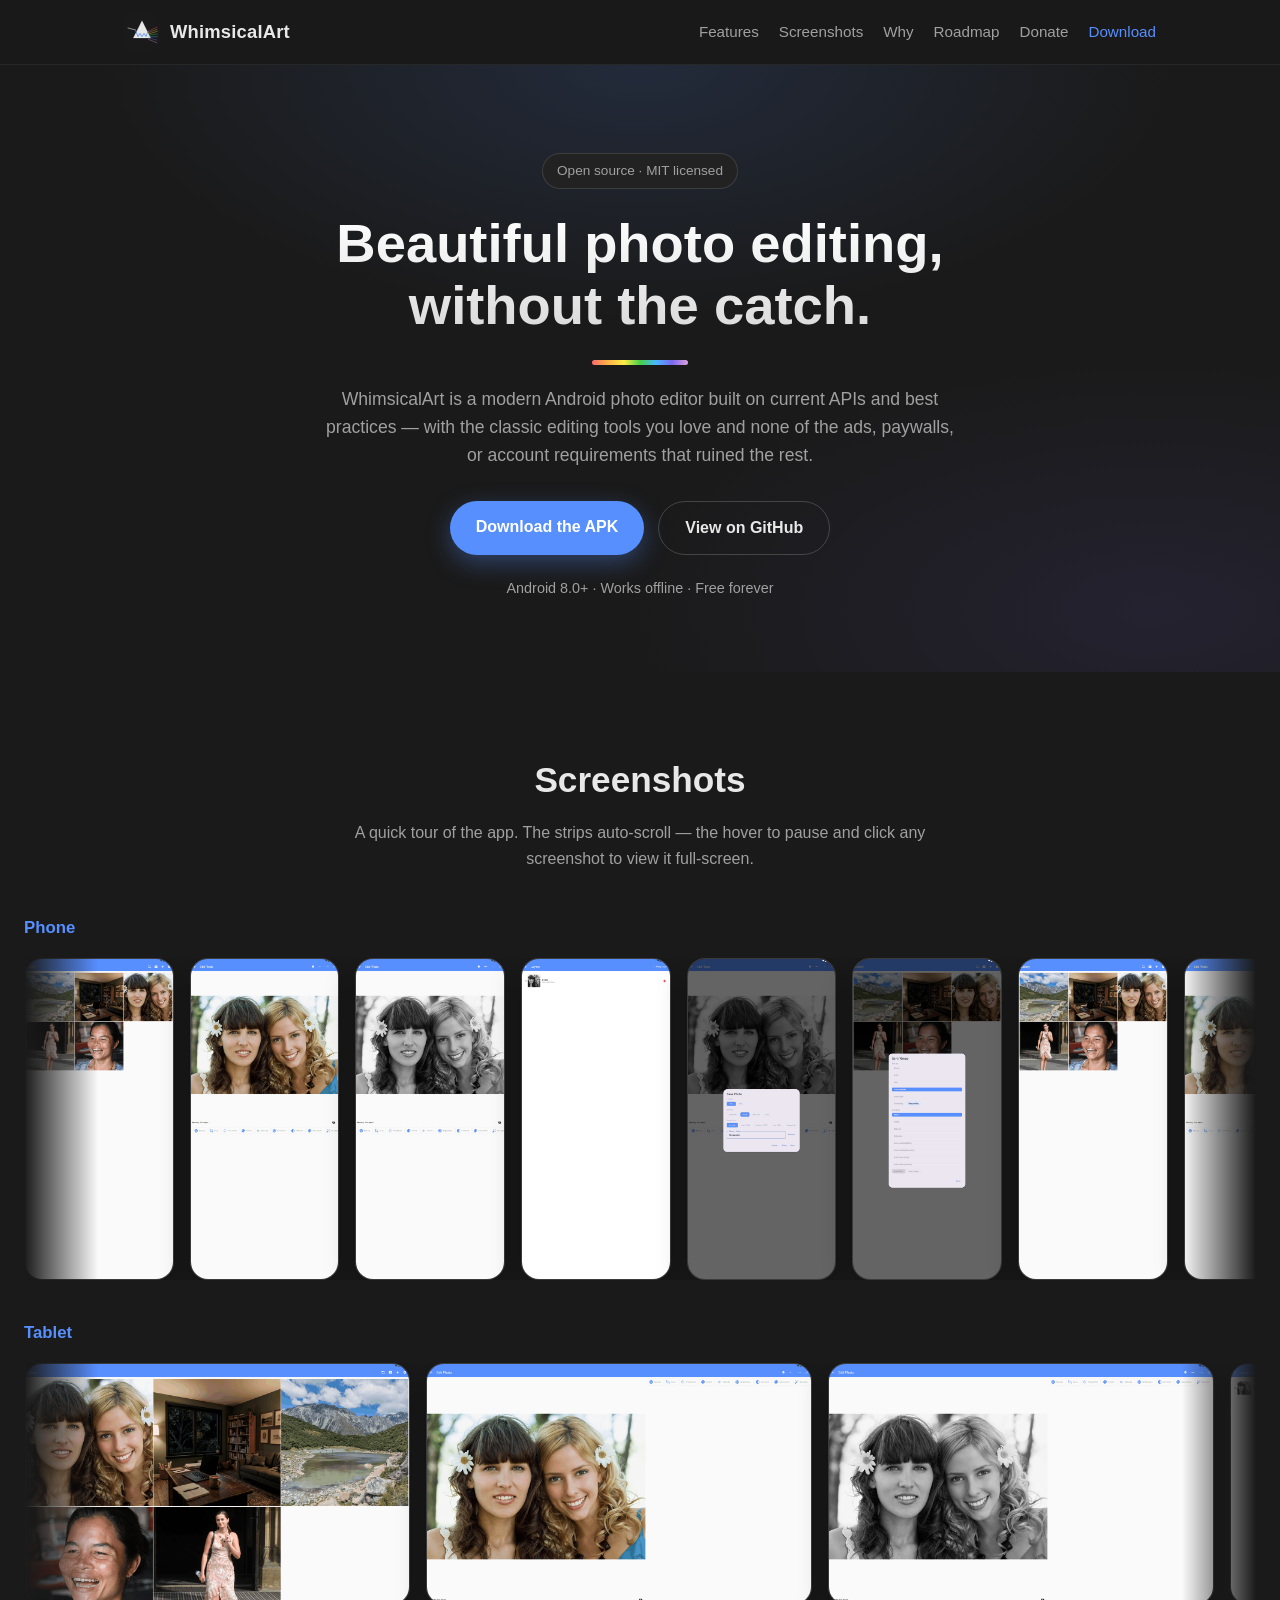
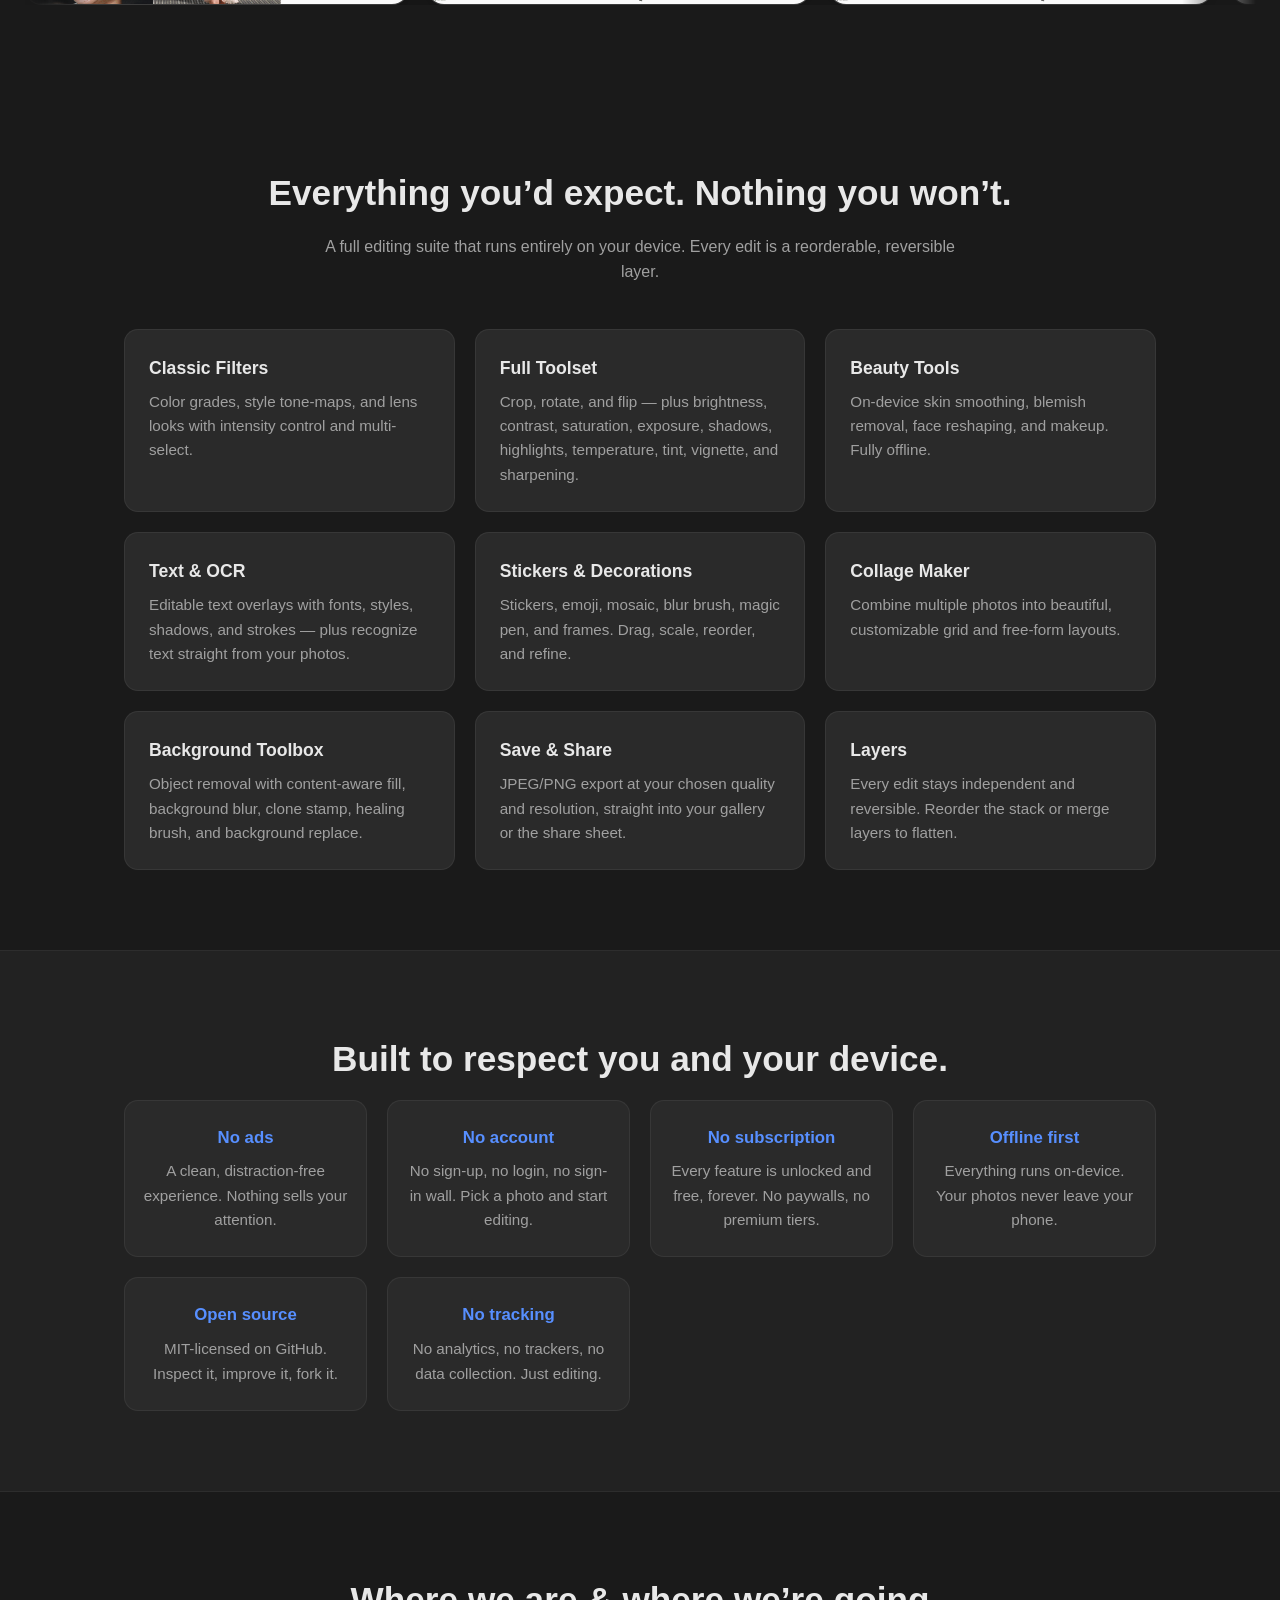
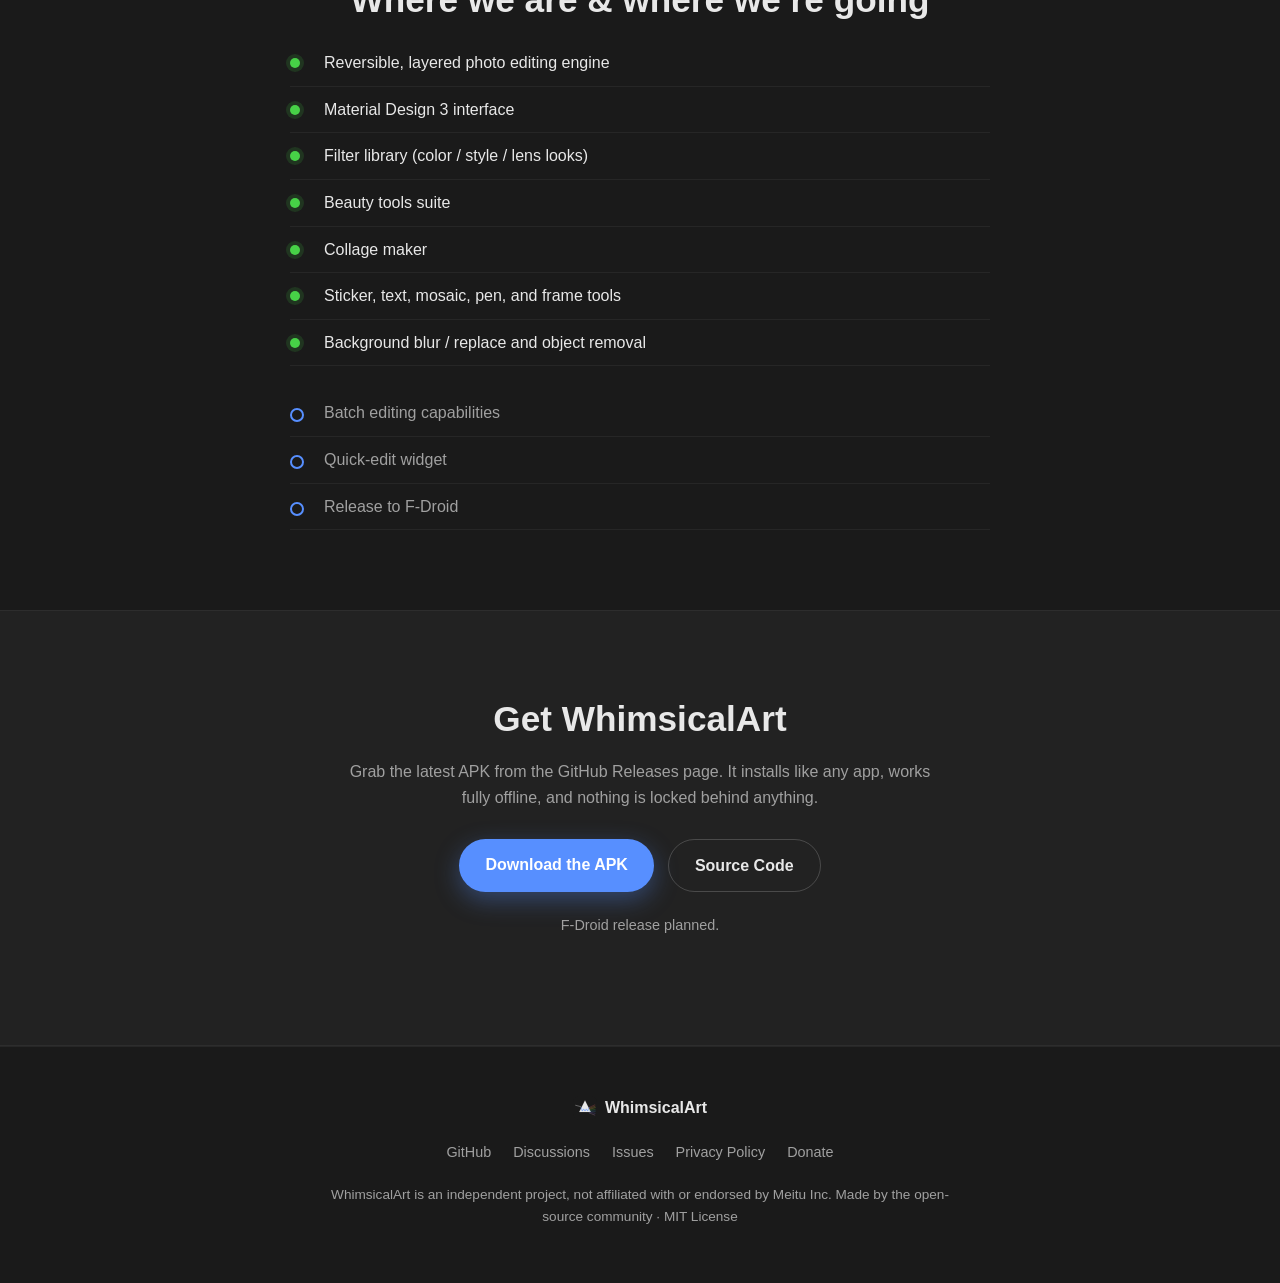
==== commit 1eae8296: "open screenshots in a full-page lightbox dialog" ====
--- a/index.html
+++ b/index.html
@@ -58,8 +58,8 @@
       <div class="container">
         <h2 class="section-title">Screenshots</h2>
         <p class="section-intro">
-          A quick tour of the app. The strips auto-scroll — hover anywhere to pause, hover an
-          image to zoom in.
+          A quick tour of the app. The strips auto-scroll — the hover to pause and click any
+          screenshot to view it full-screen.
         </p>
 
         <div class="shot-group">
@@ -299,5 +299,17 @@
       </p>
     </div>
   </footer>
+
+  <div class="lightbox" role="dialog" aria-modal="true" aria-label="Screenshot preview" hidden>
+    <button class="lightbox-close" type="button" aria-label="Close preview">&#10005;</button>
+    <button class="lightbox-nav lightbox-prev" type="button" aria-label="Previous screenshot">&#8249;</button>
+    <div class="lightbox-stage">
+      <img id="lightbox-img" src="" alt="">
+      <p class="lightbox-caption" id="lightbox-caption"></p>
+    </div>
+    <button class="lightbox-nav lightbox-next" type="button" aria-label="Next screenshot">&#8250;</button>
+  </div>
+
+  <script src="script.js"></script>
 </body>
 </html>
--- a/styles.css
+++ b/styles.css
@@ -255,22 +255,25 @@
   background: var(--bg-raised);
   box-shadow: 0 10px 28px rgba(0, 0, 0, 0.35);
   flex-shrink: 0;
+  cursor: zoom-in;
+  transition: transform 0.3s ease, border-color 0.3s ease, box-shadow 0.3s ease;
+}
+
+.shot:hover {
+  transform: translateY(-4px);
+  border-color: rgba(87, 143, 255, 0.55);
+  box-shadow: 0 16px 36px rgba(0, 0, 0, 0.45);
 }
 
 .shot img {
   display: block;
   width: auto;
   height: 320px;
-  transition: transform 0.35s ease;
-  will-change: transform;
+  pointer-events: none;
 }
 
 .shot.shot-tablet img {
   height: 240px;
-}
-
-.shot:hover img {
-  transform: scale(1.09);
 }
 
 @keyframes shot-scroll {
@@ -482,6 +485,146 @@
   max-width: 640px;
 }
 
+/* ---------- Lightbox ---------- */
+
+body.scroll-lock {
+  overflow: hidden;
+}
+
+.lightbox {
+  position: fixed;
+  inset: 0;
+  z-index: 100;
+  display: flex;
+  align-items: center;
+  justify-content: center;
+  background: rgba(10, 10, 10, 0.92);
+  backdrop-filter: blur(4px);
+}
+
+.lightbox[hidden] {
+  display: none;
+}
+
+.lightbox-stage {
+  display: flex;
+  flex-direction: column;
+  align-items: center;
+  gap: 18px;
+  max-width: 94vw;
+}
+
+.lightbox-stage img {
+  max-width: 100%;
+  max-height: 82vh;
+  width: auto;
+  height: auto;
+  border-radius: 12px;
+  box-shadow: 0 24px 64px rgba(0, 0, 0, 0.6);
+  animation: lightbox-in 0.25s ease;
+}
+
+.lightbox-caption {
+  margin: 0;
+  color: var(--text-dim);
+  font-size: 0.95rem;
+  text-align: center;
+}
+
+.lightbox-close {
+  position: absolute;
+  top: 18px;
+  right: 18px;
+  width: 44px;
+  height: 44px;
+  border-radius: 50%;
+  border: 1px solid rgba(255, 255, 255, 0.2);
+  background: rgba(26, 26, 26, 0.7);
+  color: var(--text);
+  font-size: 1.1rem;
+  cursor: pointer;
+  display: flex;
+  align-items: center;
+  justify-content: center;
+  transition: background 0.2s ease, border-color 0.2s ease;
+}
+
+.lightbox-close:hover {
+  background: rgba(87, 143, 255, 0.3);
+  border-color: var(--accent);
+}
+
+.lightbox-nav {
+  position: absolute;
+  top: 50%;
+  transform: translateY(-50%);
+  width: 52px;
+  height: 52px;
+  border-radius: 50%;
+  border: 1px solid rgba(255, 255, 255, 0.2);
+  background: rgba(26, 26, 26, 0.7);
+  color: var(--text);
+  font-size: 1.8rem;
+  line-height: 1;
+  cursor: pointer;
+  display: flex;
+  align-items: center;
+  justify-content: center;
+  padding-bottom: 4px;
+  transition: background 0.2s ease, border-color 0.2s ease;
+}
+
+.lightbox-nav:hover {
+  background: rgba(87, 143, 255, 0.3);
+  border-color: var(--accent);
+}
+
+.lightbox-prev {
+  left: 18px;
+}
+
+.lightbox-next {
+  right: 18px;
+}
+
+.lightbox-nav:disabled {
+  opacity: 0.25;
+  cursor: default;
+}
+
+@keyframes lightbox-in {
+  from {
+    opacity: 0;
+    transform: scale(0.96);
+  }
+  to {
+    opacity: 1;
+    transform: scale(1);
+  }
+}
+
+@media (max-width: 640px) {
+  .lightbox-nav {
+    top: auto;
+    bottom: 18px;
+    transform: none;
+    width: 48px;
+    height: 48px;
+  }
+
+  .lightbox-prev {
+    left: 18px;
+  }
+
+  .lightbox-next {
+    right: 18px;
+  }
+
+  .lightbox-stage img {
+    max-height: 74vh;
+  }
+}
+
 /* ---------- Donation page ---------- */
 
 .container.narrow {
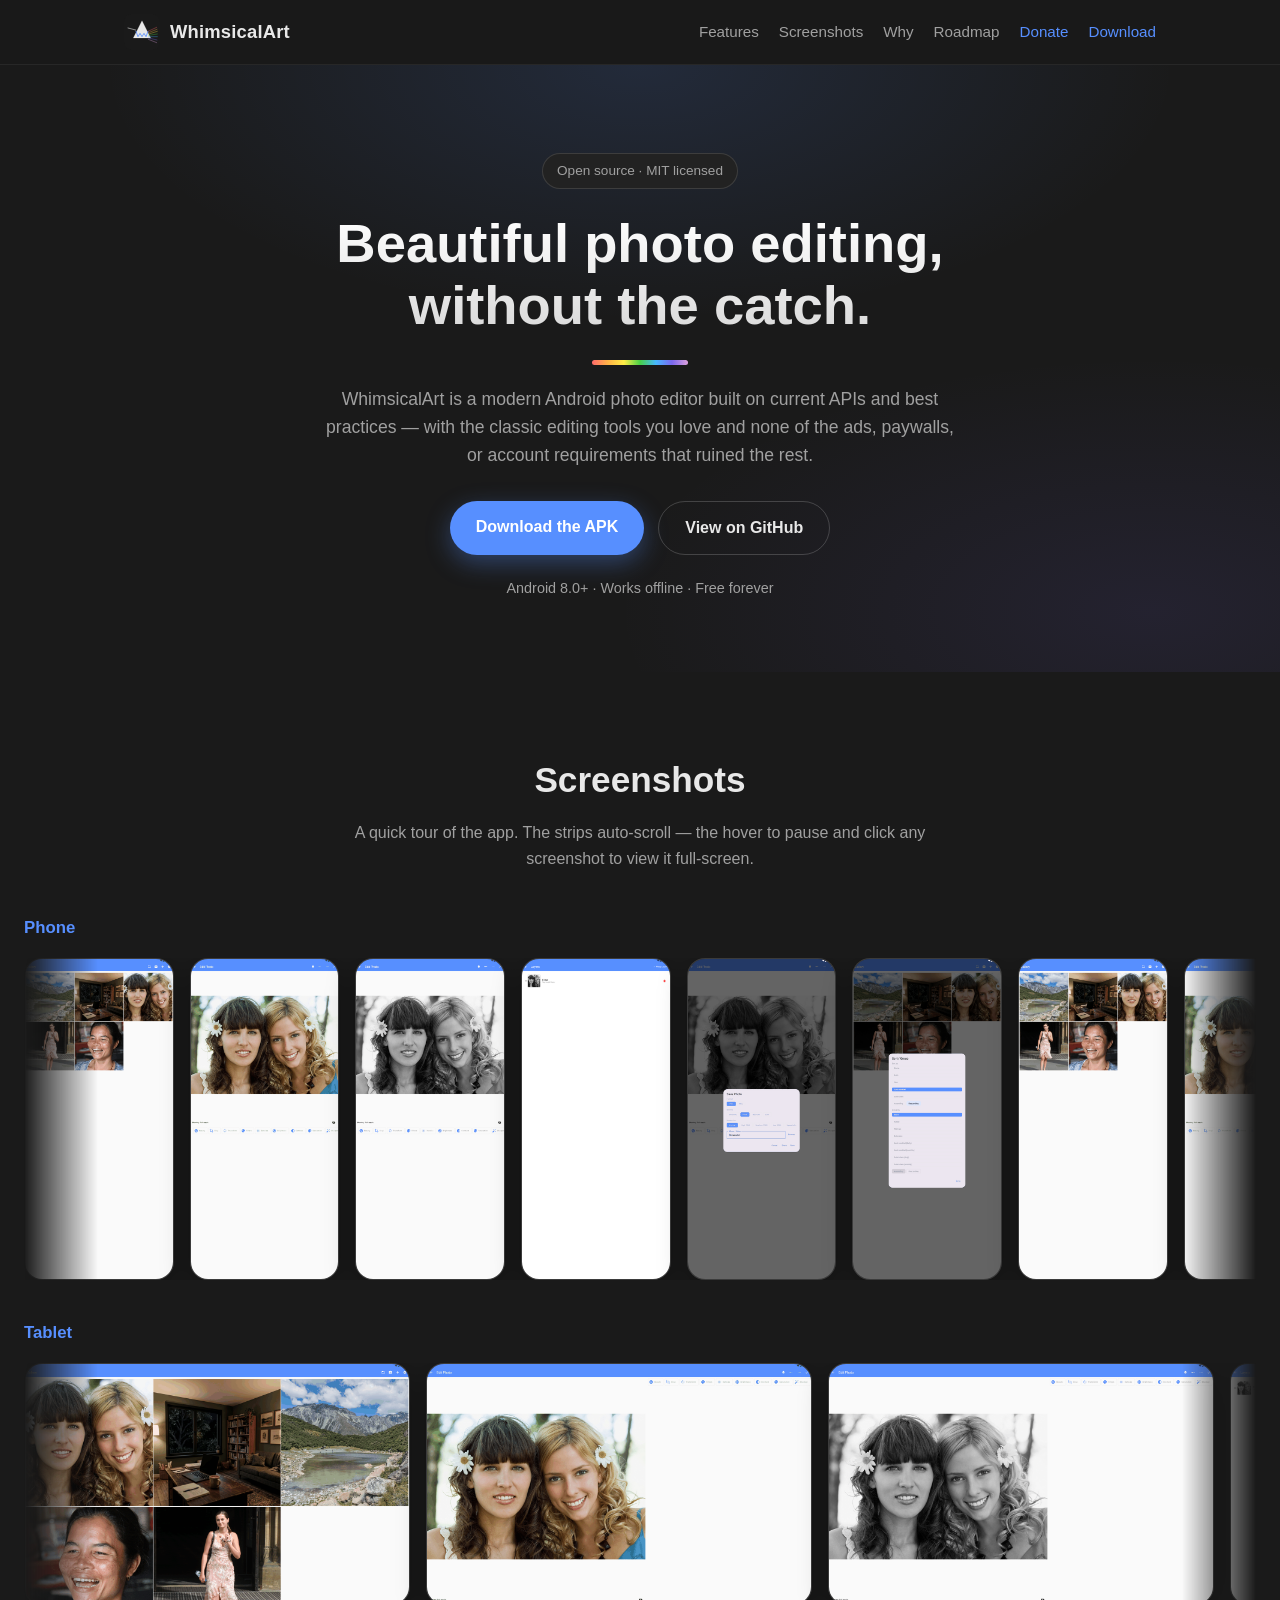
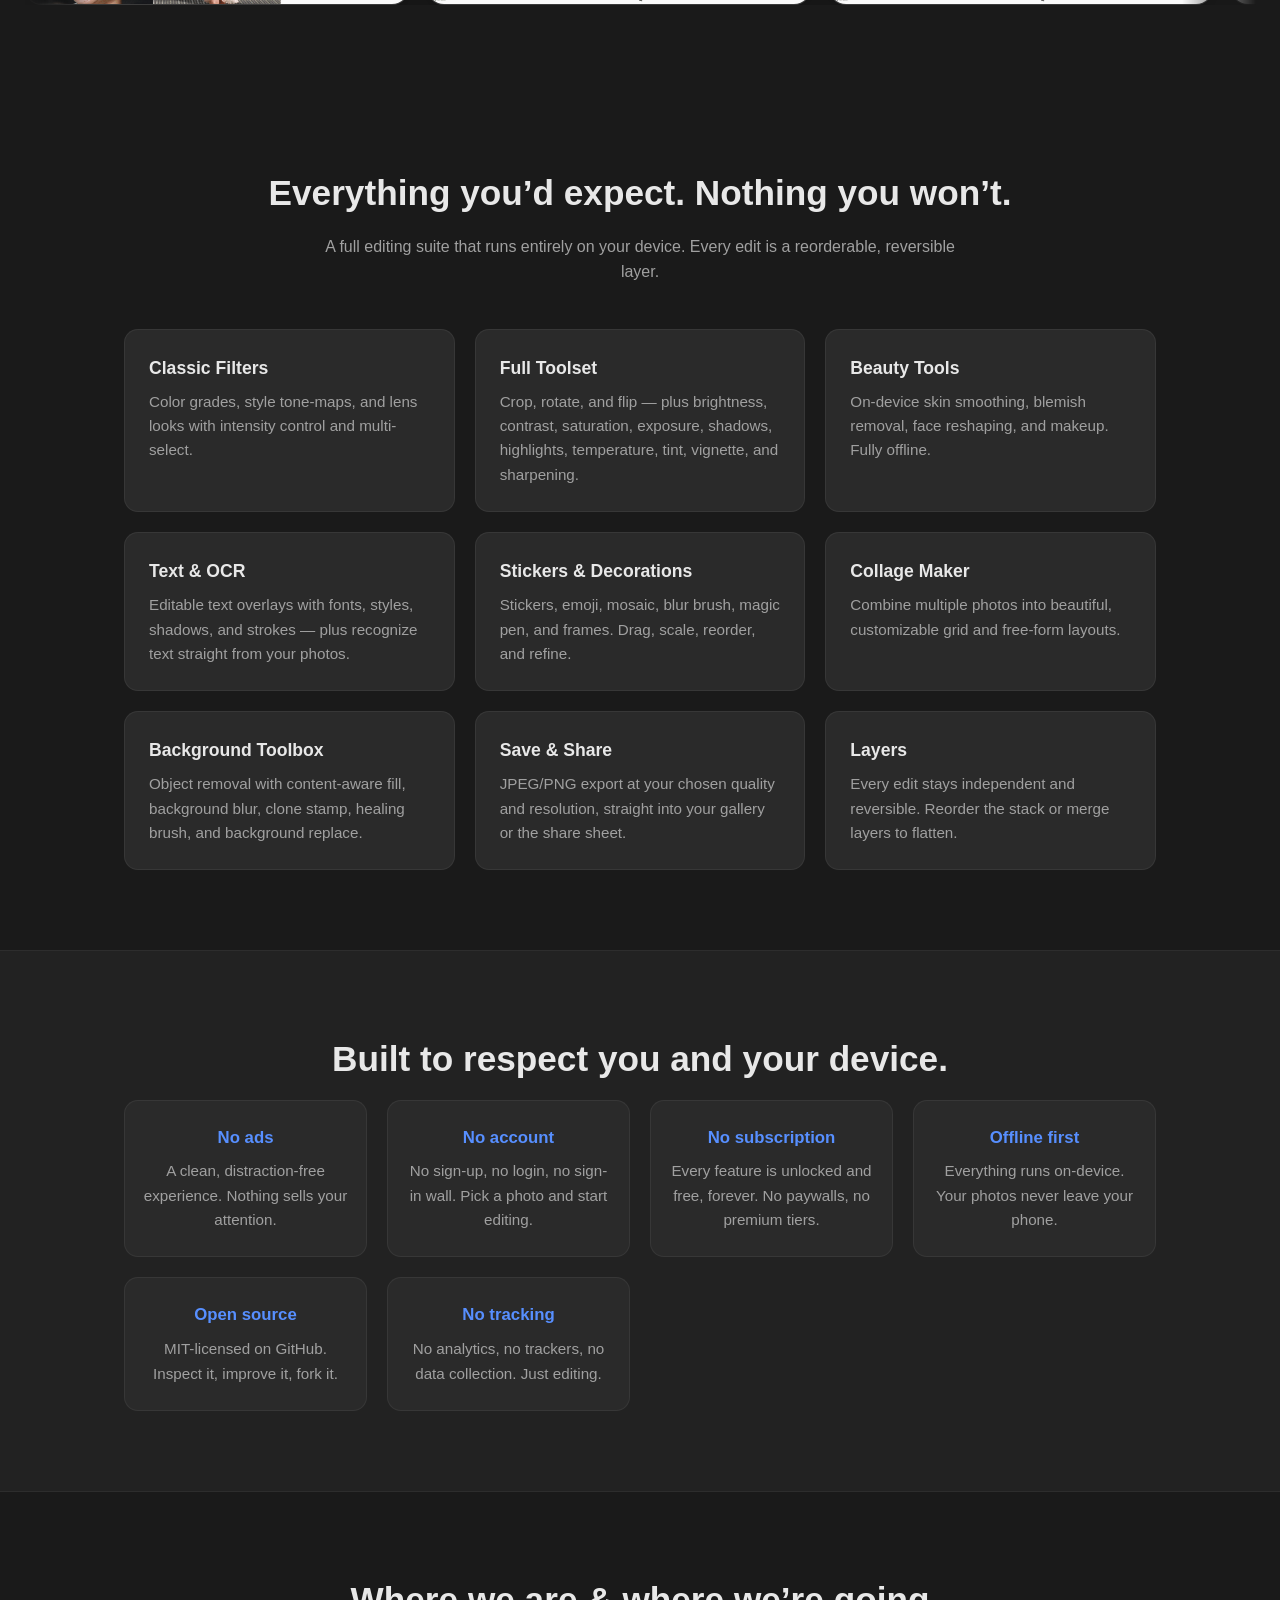
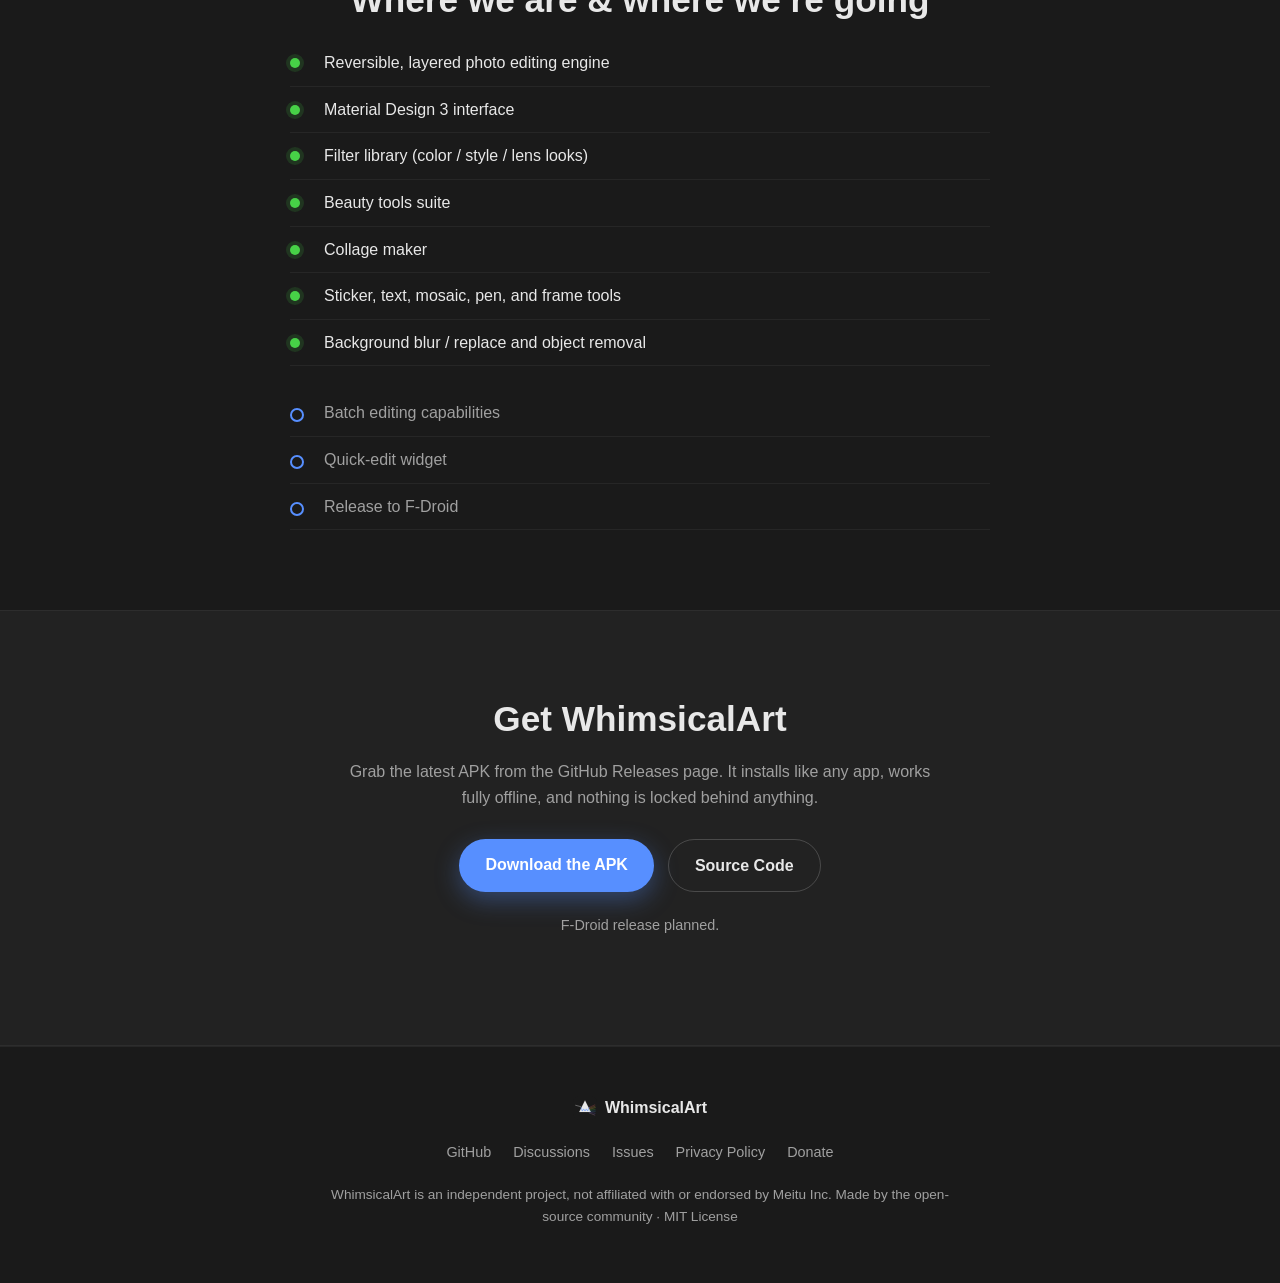
==== commit dfd38238: "fix mobile nav consistency and touchscreen screenshot browsing" ====
--- a/index.html
+++ b/index.html
@@ -4,14 +4,51 @@
   <meta charset="UTF-8">
   <meta name="viewport" content="width=device-width, initial-scale=1.0">
   <title>WhimsicalArt — Free, open-source photo editor for Android</title>
-  <meta name="description" content="WhimsicalArt is a modern, open-source Android photo editor. No ads, no accounts, no subscriptions — all features free forever.">
+  <meta name="description" content="WhimsicalArt is a modern, open-source Android photo editor. No ads, no accounts, no subscriptions — all features free forever. Filters, beauty tools, layers, collage, and more.">
+  <meta name="keywords" content="photo editor, android, open source, free, photo editing app, filters, beauty tools, collage maker, background removal, text overlay, stickers, layers, offline photo editor">
+  <meta name="author" content="WhimsicalArt Contributors">
+  <meta name="robots" content="index, follow">
+  <link rel="canonical" href="https://whimsicalart.github.io/">
   <link rel="icon" href="favicon.svg" type="image/svg+xml">
-  <link rel="apple-touch-icon" href="favicon.svg">
+  <link rel="icon" href="favicon.ico" sizes="32x32">
+  <link rel="apple-touch-icon" href="apple-touch-icon.png">
   <meta name="theme-color" content="#1A1A1A">
-  <meta property="og:title" content="WhimsicalArt">
-  <meta property="og:description" content="A modern, open-source Android photo editor. No ads, no account, no subscription. Free forever.">
   <meta property="og:type" content="website">
-  <meta property="og:image" content="favicon.svg">
+  <meta property="og:url" content="https://whimsicalart.github.io/">
+  <meta property="og:title" content="WhimsicalArt — Free, open-source photo editor for Android">
+  <meta property="og:description" content="A modern, open-source Android photo editor. No ads, no account, no subscription. Filters, beauty tools, layers, collage, and more — free forever.">
+  <meta property="og:site_name" content="WhimsicalArt">
+  <meta property="og:image" content="https://whimsicalart.github.io/og-image.jpg">
+  <meta property="og:image:alt" content="WhimsicalArt logo — a prism dispersing light into a rainbow spectrum">
+  <meta property="og:image:width" content="1200">
+  <meta property="og:image:height" content="630">
+  <meta property="og:locale" content="en_US">
+  <meta name="twitter:card" content="summary_large_image">
+  <meta name="twitter:title" content="WhimsicalArt — Free, open-source photo editor for Android">
+  <meta name="twitter:description" content="A modern, open-source Android photo editor. No ads, no account, no subscription. Free forever.">
+  <meta name="twitter:image" content="https://whimsicalart.github.io/og-image.jpg">
+  <meta name="twitter:image:alt" content="WhimsicalArt logo — a prism dispersing light into a rainbow spectrum">
+  <script type="application/ld+json">
+  {
+    "@context": "https://schema.org",
+    "@type": "SoftwareApplication",
+    "name": "WhimsicalArt",
+    "description": "A modern, open-source Android photo editor. No ads, no accounts, no subscriptions — all features free forever.",
+    "applicationCategory": "PhotoApplication",
+    "operatingSystem": "Android 8.0+",
+    "url": "https://whimsicalart.github.io/",
+    "downloadUrl": "https://github.com/whimsicalart/whimsicalart/releases",
+    "license": "https://opensource.org/licenses/MIT",
+    "offers": {
+      "@type": "Offer",
+      "price": "0",
+      "priceCurrency": "USD"
+    },
+    "softwareVersion": "latest",
+    "screenshot": "https://whimsicalart.github.io/og-image.jpg",
+    "featureList": "Photo filters, beauty tools, text overlays, stickers, layers, collage maker, background blur, object removal"
+  }
+  </script>
   <link rel="stylesheet" href="styles.css">
 </head>
 <body>
@@ -26,7 +63,7 @@
         <a href="#screenshots">Screenshots</a>
         <a href="#philosophy">Why</a>
         <a href="#roadmap">Roadmap</a>
-        <a href="donate.html">Donate</a>
+        <a href="donate.html" class="nav-cta">Donate</a>
         <a href="#download" class="nav-cta">Download</a>
       </nav>
     </div>
--- a/styles.css
+++ b/styles.css
@@ -247,6 +247,10 @@
   animation-play-state: paused;
 }
 
+.shot-track.paused {
+  animation-play-state: paused;
+}
+
 .shot {
   margin: 0;
   border-radius: 18px;
@@ -288,6 +292,28 @@
   }
 }
 
+@media (hover: none) {
+  .shot-strip {
+    overflow-x: auto;
+    -webkit-overflow-scrolling: touch;
+    scrollbar-width: none;
+    scroll-snap-type: x mandatory;
+    padding-bottom: 8px;
+  }
+
+  .shot-strip::-webkit-scrollbar {
+    display: none;
+  }
+
+  .shot-track {
+    animation: none;
+  }
+
+  .shot {
+    scroll-snap-align: center;
+  }
+}
+
 @media (max-width: 640px) {
   .shot img {
     height: 260px;
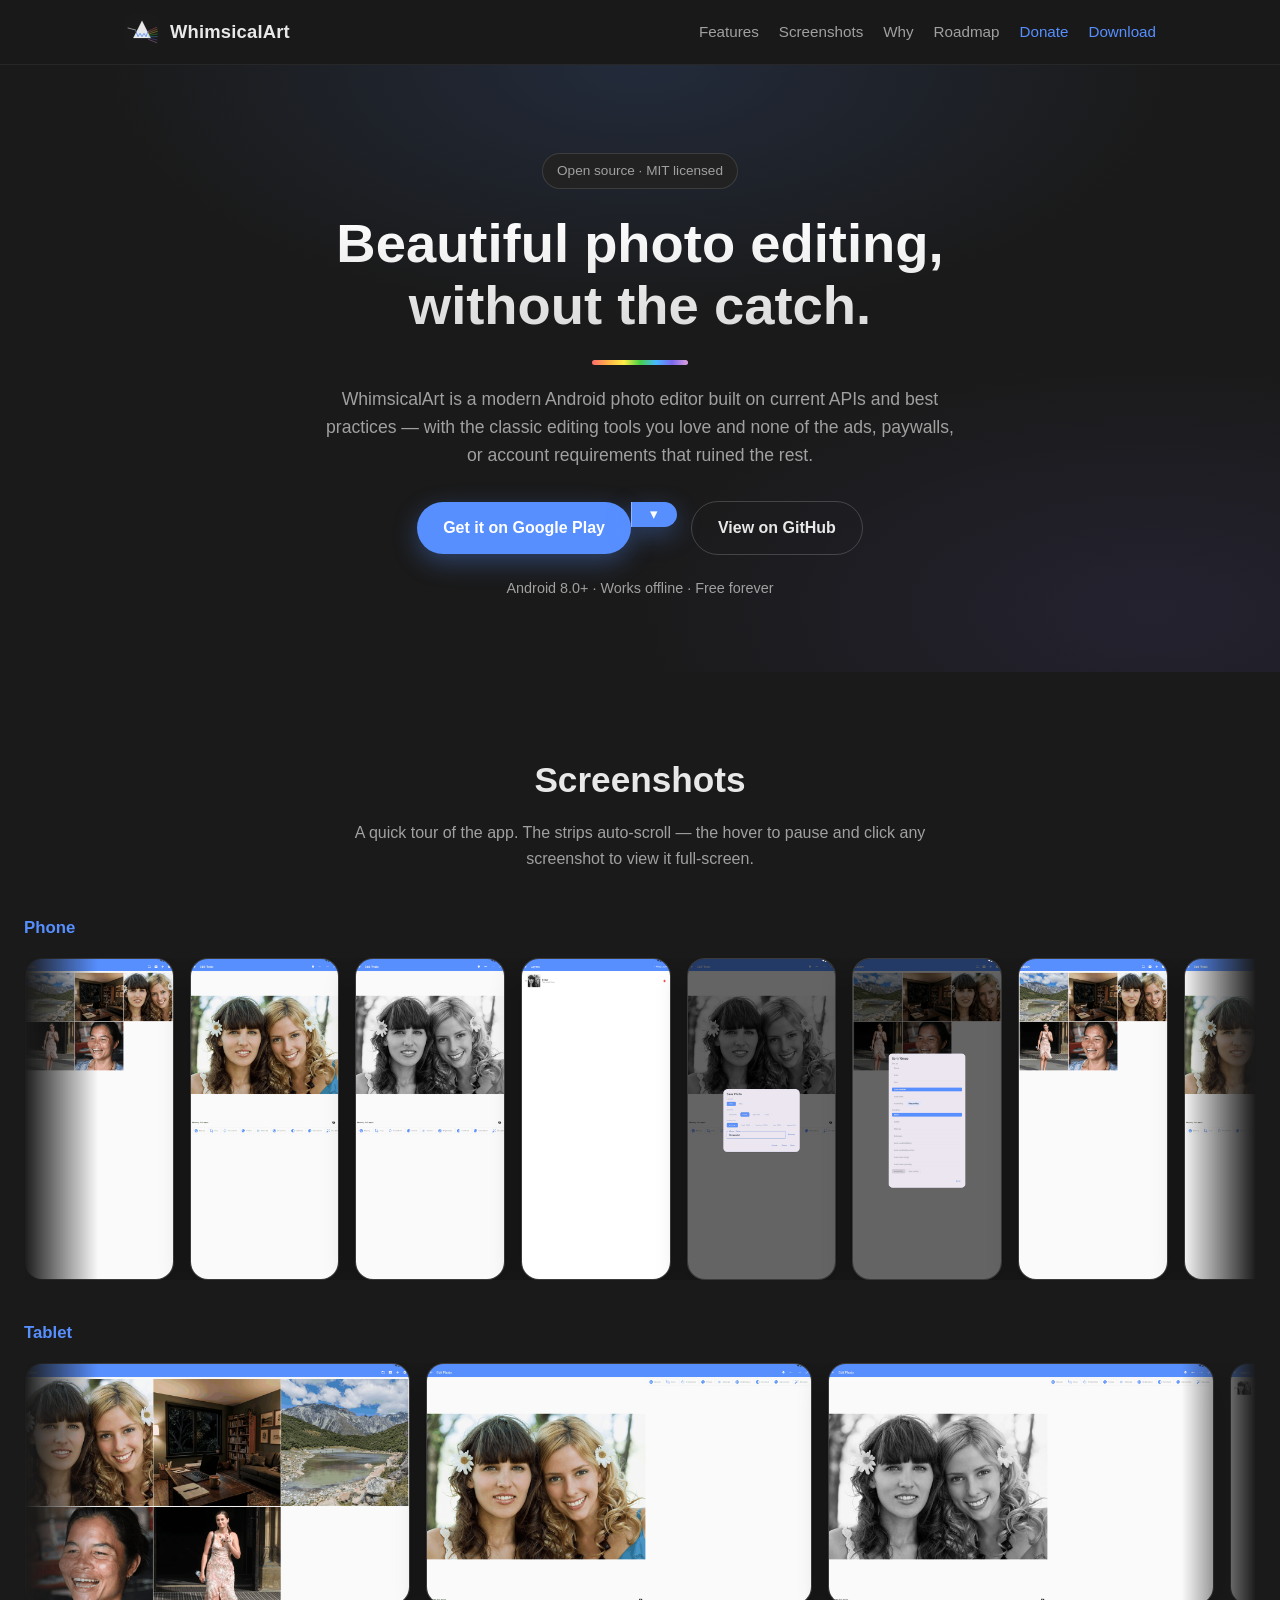
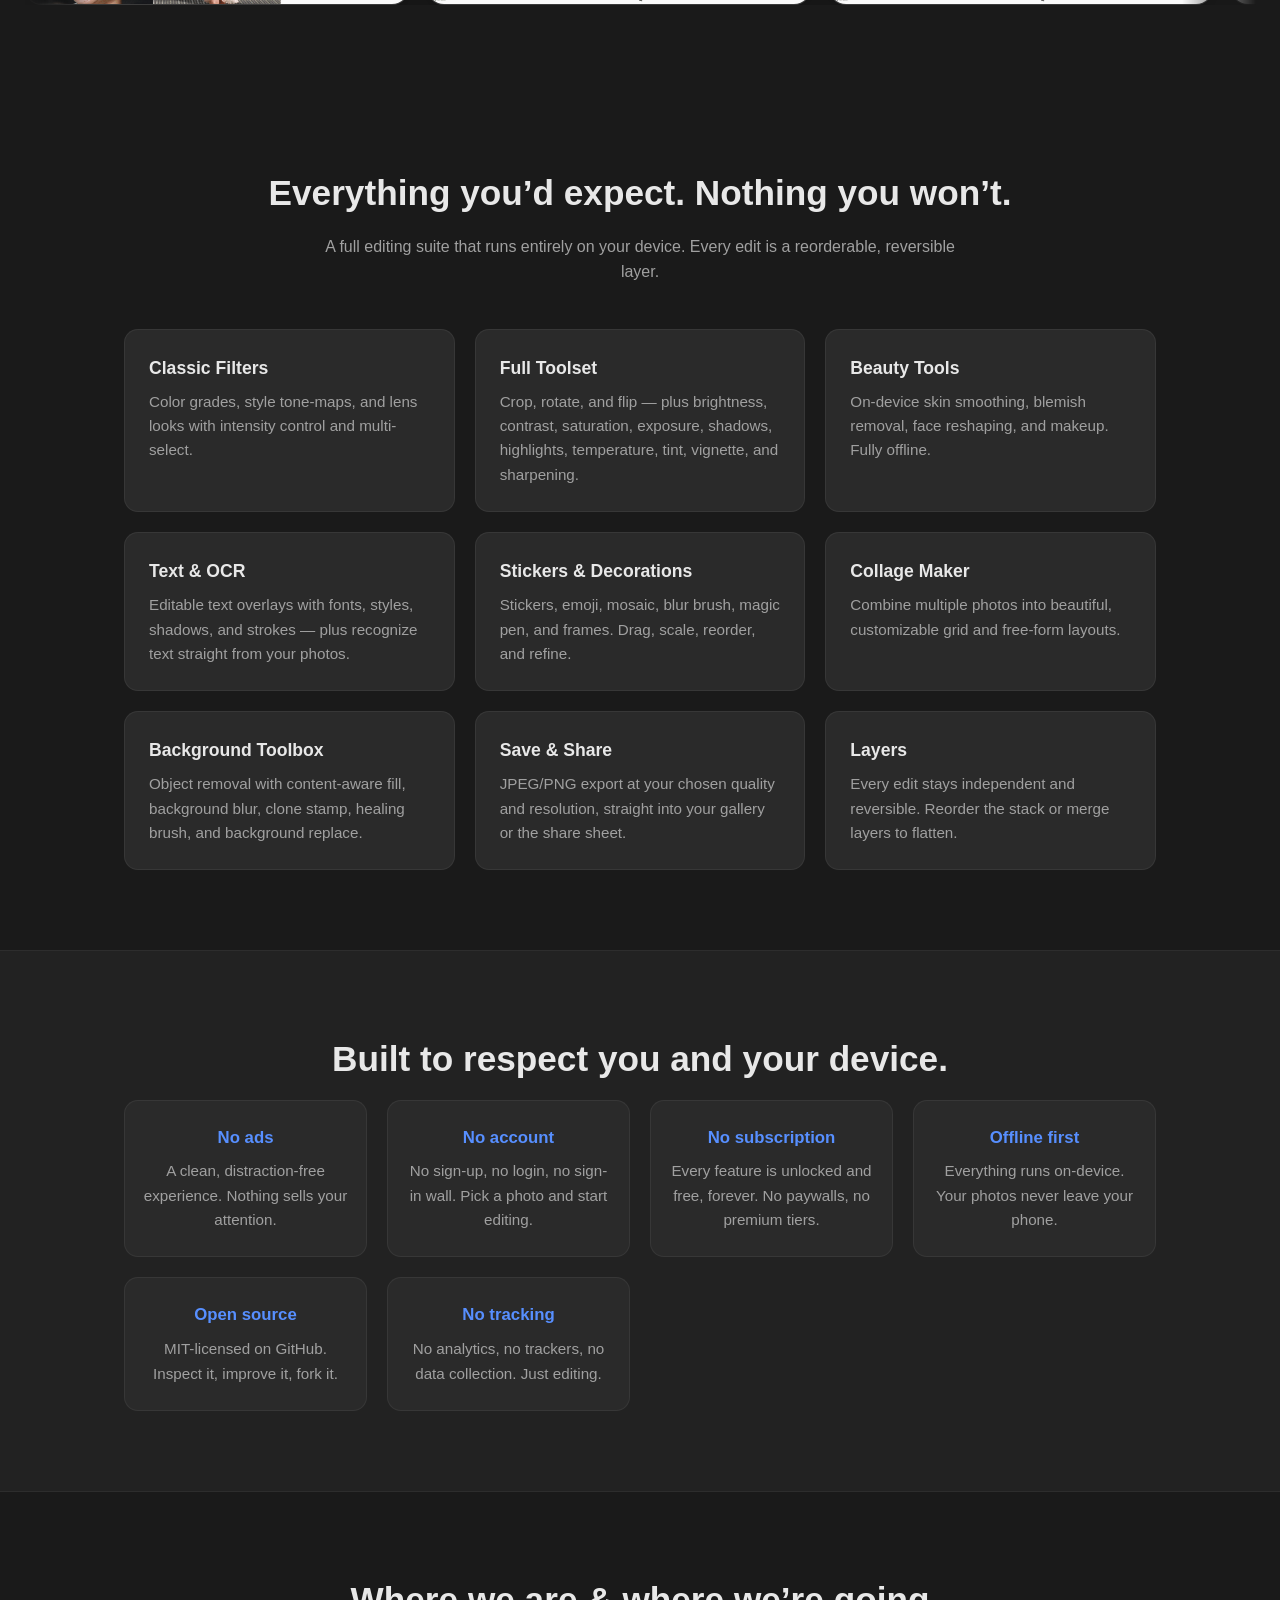
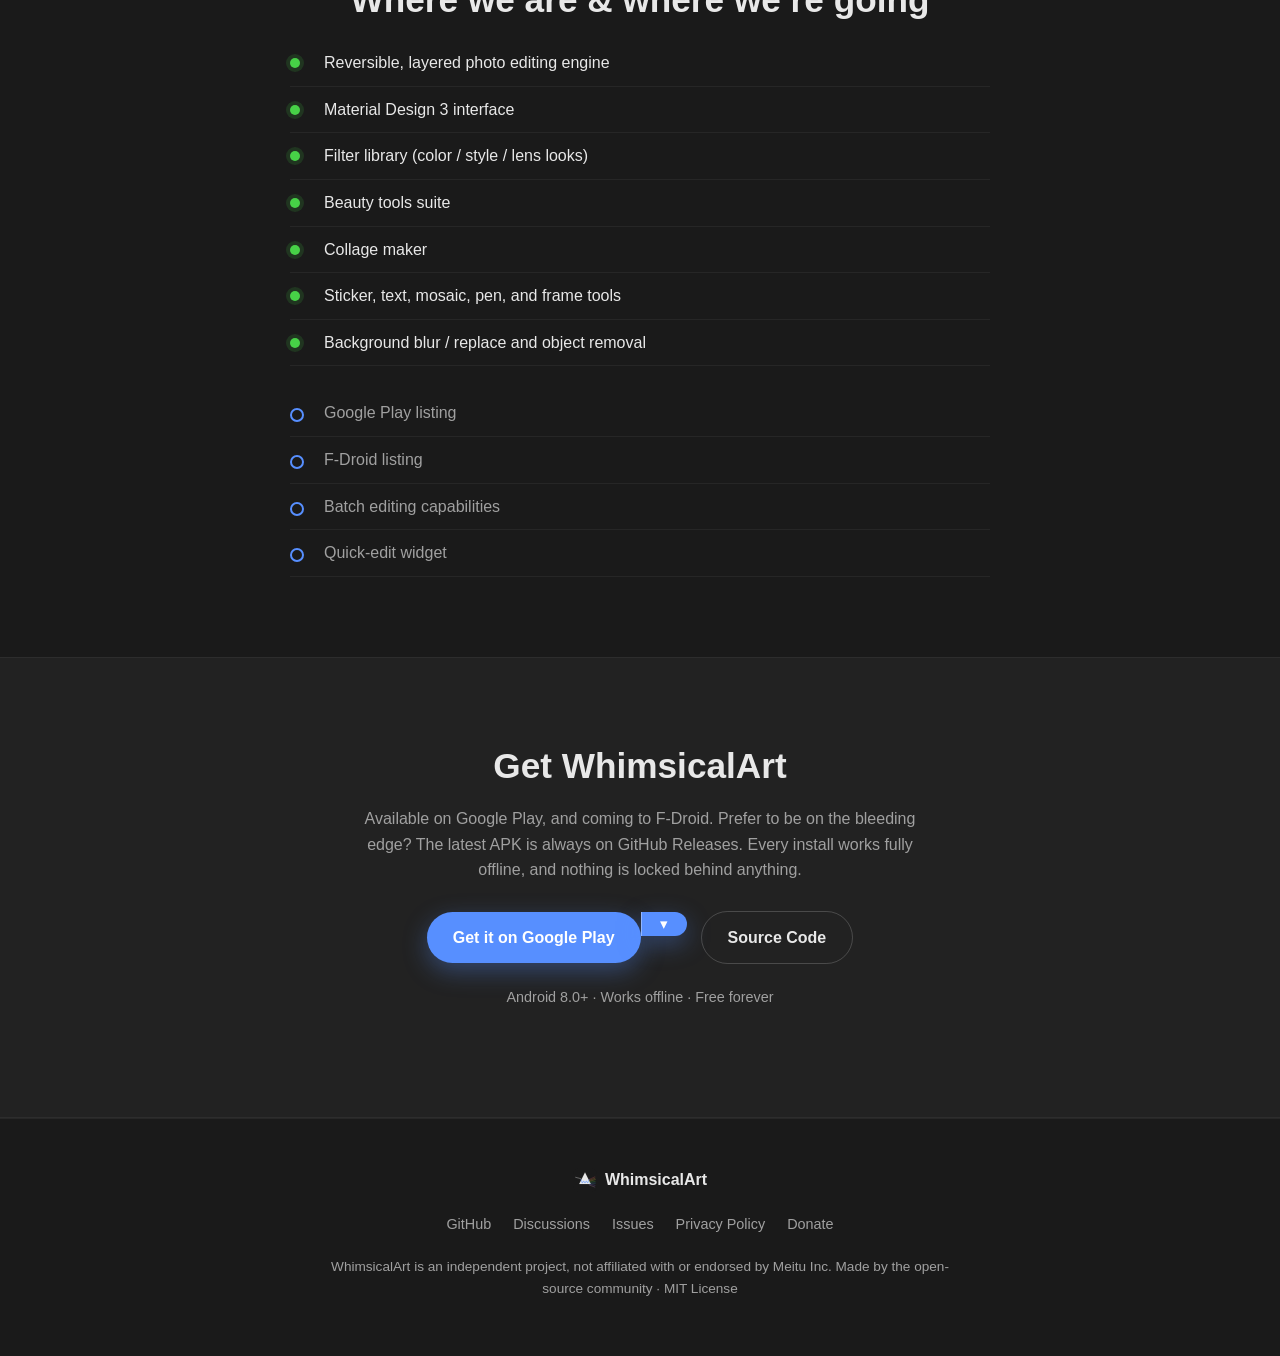
==== commit 077b8eff: "add store download dropdown (Google Play default, F-Droid, GitHub) and sync download docs" ====
--- a/index.html
+++ b/index.html
@@ -37,7 +37,12 @@
     "applicationCategory": "PhotoApplication",
     "operatingSystem": "Android 8.0+",
     "url": "https://whimsicalart.github.io/",
-    "downloadUrl": "https://github.com/whimsicalart/whimsicalart/releases",
+    "downloadUrl": "https://play.google.com/store/apps/details?id=codes.pepper.whimsicalart",
+    "sameAs": [
+      "https://play.google.com/store/apps/details?id=codes.pepper.whimsicalart",
+      "https://f-droid.org/en/packages/codes.pepper.whimsicalart",
+      "https://github.com/whimsicalart/whimsicalart/releases"
+    ],
     "license": "https://opensource.org/licenses/MIT",
     "offers": {
       "@type": "Offer",
@@ -80,9 +85,19 @@
           requirements that ruined the rest.
         </p>
         <div class="hero-actions">
-          <a class="btn btn-primary" href="https://github.com/whimsicalart/whimsicalart/releases">
-            Download the APK
-          </a>
+          <div class="download-dropdown">
+            <a class="btn btn-primary btn-download-main" href="https://play.google.com/store/apps/details?id=codes.pepper.whimsicalart">
+              Get it on Google Play
+            </a>
+            <details class="btn-download-more">
+              <summary aria-label="More download options"><span class="sr-only">More download options</span>&#9662;</summary>
+              <div class="download-menu">
+                <a class="download-option" href="https://play.google.com/store/apps/details?id=codes.pepper.whimsicalart">Google Play<span class="opt-tag">Recommended</span></a>
+                <a class="download-option" href="https://f-droid.org/en/packages/codes.pepper.whimsicalart">F-Droid</a>
+                <a class="download-option" href="https://github.com/whimsicalart/whimsicalart/releases">GitHub Releases</a>
+              </div>
+            </details>
+          </div>
           <a class="btn btn-ghost" href="https://github.com/whimsicalart/whimsicalart">
             View on GitHub
           </a>
@@ -290,9 +305,10 @@
           <li>Background blur / replace and object removal</li>
         </ul>
         <ul class="roadmap list-todo">
+          <li>Google Play listing</li>
+          <li>F-Droid listing</li>
           <li>Batch editing capabilities</li>
           <li>Quick-edit widget</li>
-          <li>Release to F-Droid</li>
         </ul>
       </div>
     </section>
@@ -301,18 +317,29 @@
       <div class="container download-inner">
         <h2 class="section-title">Get WhimsicalArt</h2>
         <p>
-          Grab the latest APK from the GitHub Releases page. It installs like any app, works fully
-          offline, and nothing is locked behind anything.
+          Available on Google Play, and coming to F-Droid. Prefer to be on the bleeding edge? The
+          latest APK is always on GitHub Releases. Every install works fully offline, and nothing
+          is locked behind anything.
         </p>
         <div class="hero-actions">
-          <a class="btn btn-primary" href="https://github.com/whimsicalart/whimsicalart/releases">
-            Download the APK
-          </a>
+          <div class="download-dropdown">
+            <a class="btn btn-primary btn-download-main" href="https://play.google.com/store/apps/details?id=codes.pepper.whimsicalart">
+              Get it on Google Play
+            </a>
+            <details class="btn-download-more">
+              <summary aria-label="More download options"><span class="sr-only">More download options</span>&#9662;</summary>
+              <div class="download-menu">
+                <a class="download-option" href="https://play.google.com/store/apps/details?id=codes.pepper.whimsicalart">Google Play<span class="opt-tag">Recommended</span></a>
+                <a class="download-option" href="https://f-droid.org/en/packages/codes.pepper.whimsicalart">F-Droid</a>
+                <a class="download-option" href="https://github.com/whimsicalart/whimsicalart/releases">GitHub Releases</a>
+              </div>
+            </details>
+          </div>
           <a class="btn btn-ghost" href="https://github.com/whimsicalart/whimsicalart">
             Source Code
           </a>
         </div>
-        <p class="hero-note">F-Droid release planned.</p>
+        <p class="hero-note">Android 8.0+ &middot; Works offline &middot; Free forever</p>
       </div>
     </section>
   </main>
--- a/styles.css
+++ b/styles.css
@@ -161,6 +161,131 @@
   justify-content: center;
   flex-wrap: wrap;
   gap: 14px;
+  align-items: center;
+}
+
+/* ---------- Download dropdown ---------- */
+
+.download-dropdown {
+  display: inline-flex;
+  align-items: stretch;
+}
+
+.btn-download-main {
+  border-radius: 999px 0 0 999px;
+  padding-right: 18px;
+}
+
+.btn-download-more {
+  position: relative;
+  display: inline-flex;
+}
+
+.btn-download-more summary {
+  list-style: none;
+  cursor: pointer;
+  display: inline-flex;
+  align-items: center;
+  justify-content: center;
+  min-width: 46px;
+  padding: 0 16px;
+  background: var(--accent);
+  color: #FFFFFF;
+  font-size: 0.95rem;
+  border-radius: 0 999px 999px 0;
+  border-left: 1px solid rgba(255, 255, 255, 0.35);
+  box-shadow: 0 8px 24px rgba(87, 143, 255, 0.35);
+  transition: background 0.15s ease;
+}
+
+.btn-download-more summary:hover,
+.btn-download-more[open] summary {
+  background: #3f76e8;
+}
+
+.btn-download-more summary::-webkit-details-marker {
+  display: none;
+}
+
+.btn-download-more[open] summary {
+  border-radius: 0 999px 0 0;
+}
+
+.download-menu {
+  position: absolute;
+  right: 0;
+  top: calc(100% + 10px);
+  min-width: 210px;
+  background: var(--bg-raised);
+  border: 1px solid rgba(255, 255, 255, 0.12);
+  border-radius: 12px;
+  box-shadow: 0 16px 40px rgba(0, 0, 0, 0.5);
+  padding: 6px;
+  display: flex;
+  flex-direction: column;
+  gap: 2px;
+  z-index: 30;
+  animation: menu-in 0.15s ease;
+}
+
+.download-option {
+  display: flex;
+  justify-content: space-between;
+  align-items: center;
+  gap: 14px;
+  padding: 10px 14px;
+  border-radius: 8px;
+  color: var(--text);
+  font-size: 0.95rem;
+  font-weight: 500;
+}
+
+.download-option:hover {
+  background: var(--accent-soft);
+  color: var(--text);
+  text-decoration: none;
+}
+
+.opt-tag {
+  color: var(--accent);
+  font-size: 0.72rem;
+  font-weight: 600;
+  text-transform: uppercase;
+  letter-spacing: 0.4px;
+}
+
+@keyframes menu-in {
+  from {
+    opacity: 0;
+    transform: translateY(-4px);
+  }
+  to {
+    opacity: 1;
+    transform: translateY(0);
+  }
+}
+
+.sr-only {
+  position: absolute;
+  width: 1px;
+  height: 1px;
+  padding: 0;
+  margin: -1px;
+  overflow: hidden;
+  clip: rect(0, 0, 0, 0);
+  white-space: nowrap;
+  border: 0;
+}
+
+@media (max-width: 640px) {
+  .download-menu {
+    min-width: 190px;
+  }
+
+  .btn-download-more summary {
+    min-width: 42px;
+    padding: 0 13px;
+  }
 }
 
 .btn {
@@ -260,6 +385,7 @@
   box-shadow: 0 10px 28px rgba(0, 0, 0, 0.35);
   flex-shrink: 0;
   cursor: zoom-in;
+  touch-action: manipulation;
   transition: transform 0.3s ease, border-color 0.3s ease, box-shadow 0.3s ease;
 }
 
@@ -289,28 +415,6 @@
 @media (prefers-reduced-motion: reduce) {
   .shot-track {
     animation: none;
-  }
-}
-
-@media (hover: none) {
-  .shot-strip {
-    overflow-x: auto;
-    -webkit-overflow-scrolling: touch;
-    scrollbar-width: none;
-    scroll-snap-type: x mandatory;
-    padding-bottom: 8px;
-  }
-
-  .shot-strip::-webkit-scrollbar {
-    display: none;
-  }
-
-  .shot-track {
-    animation: none;
-  }
-
-  .shot {
-    scroll-snap-align: center;
   }
 }
 
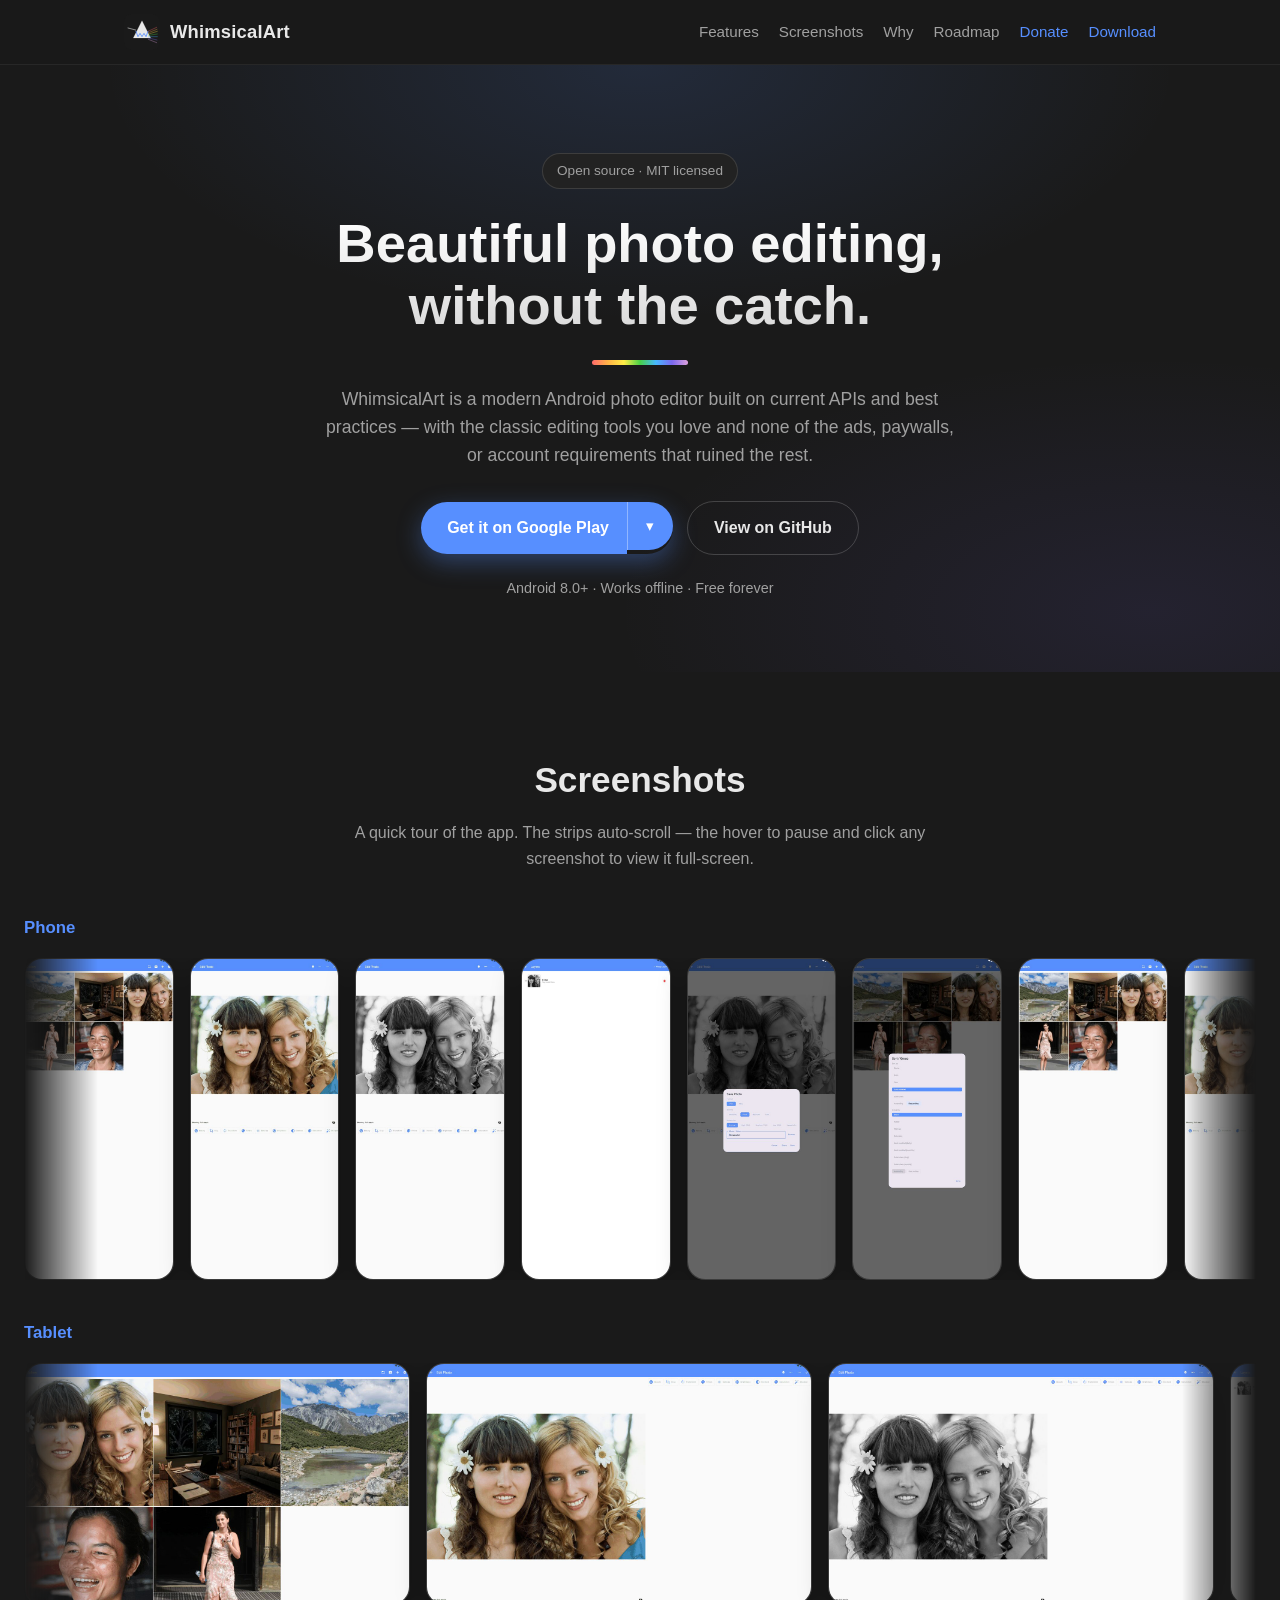
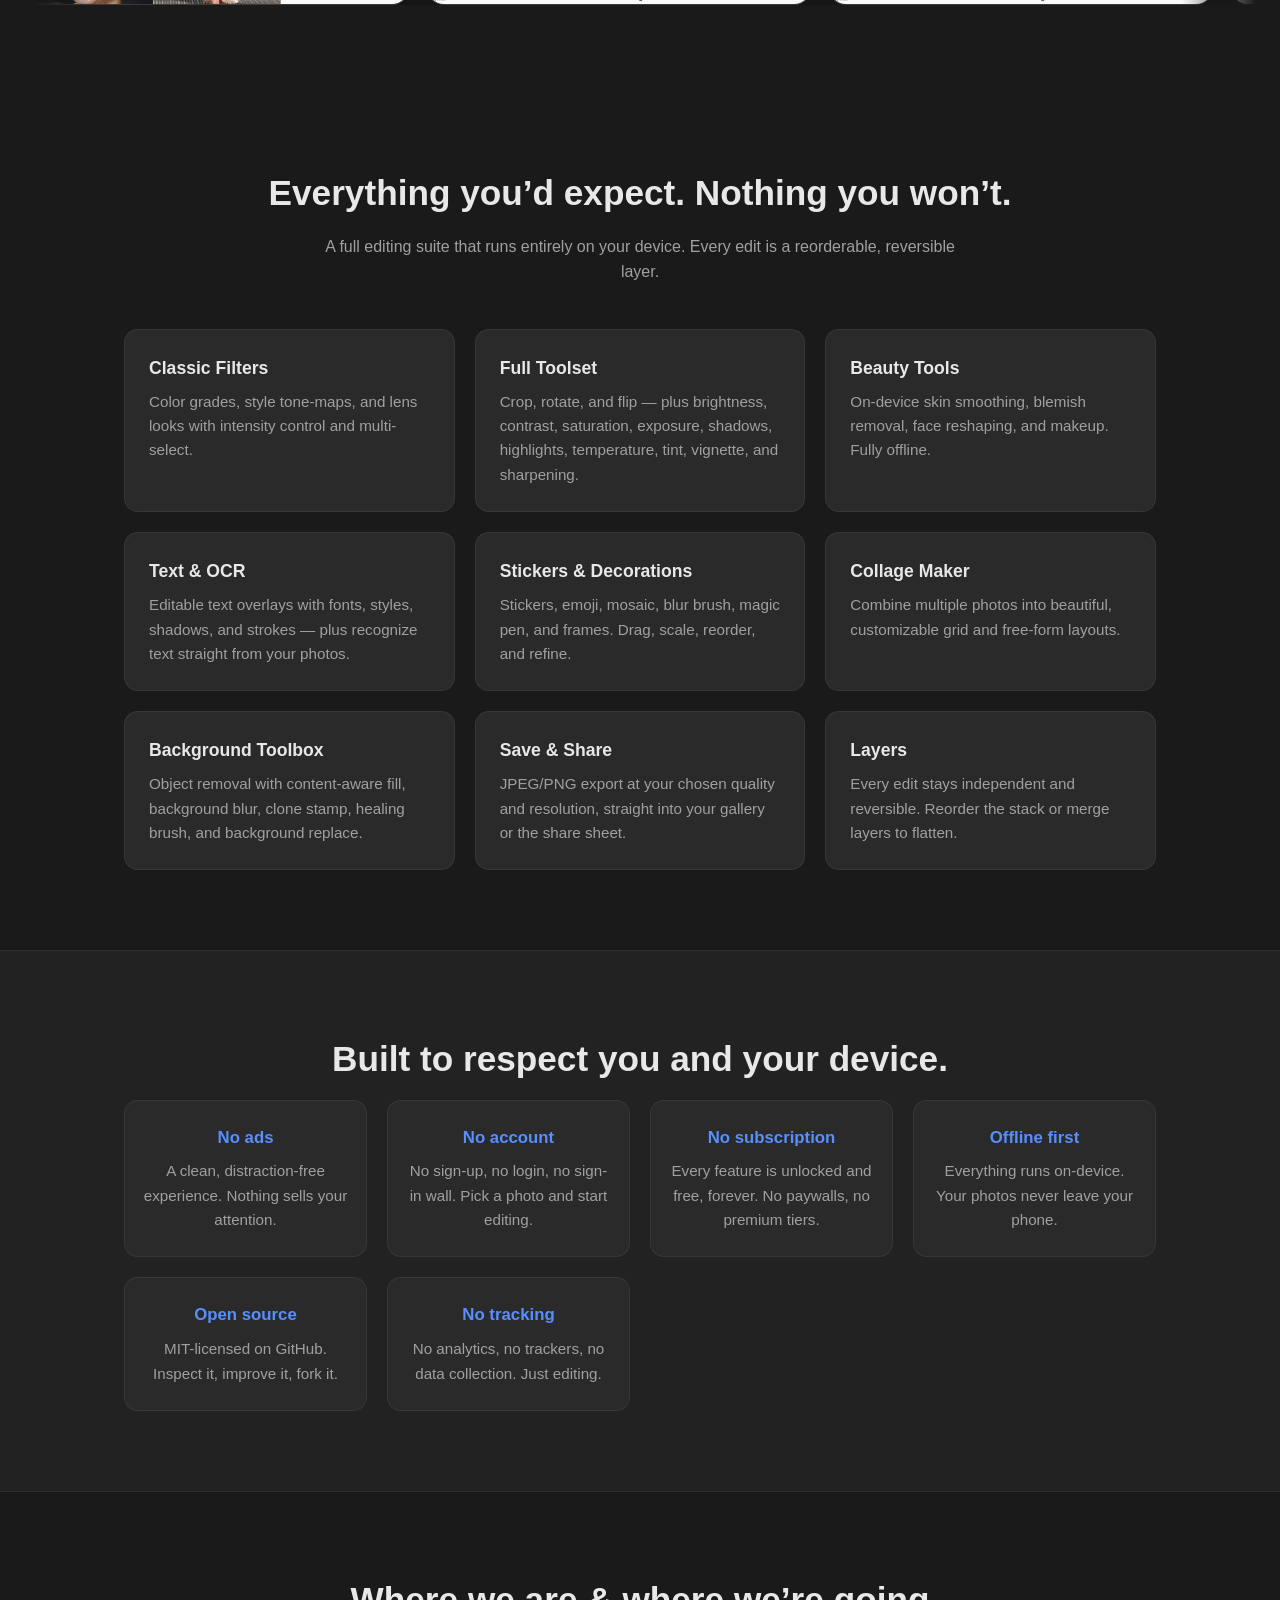
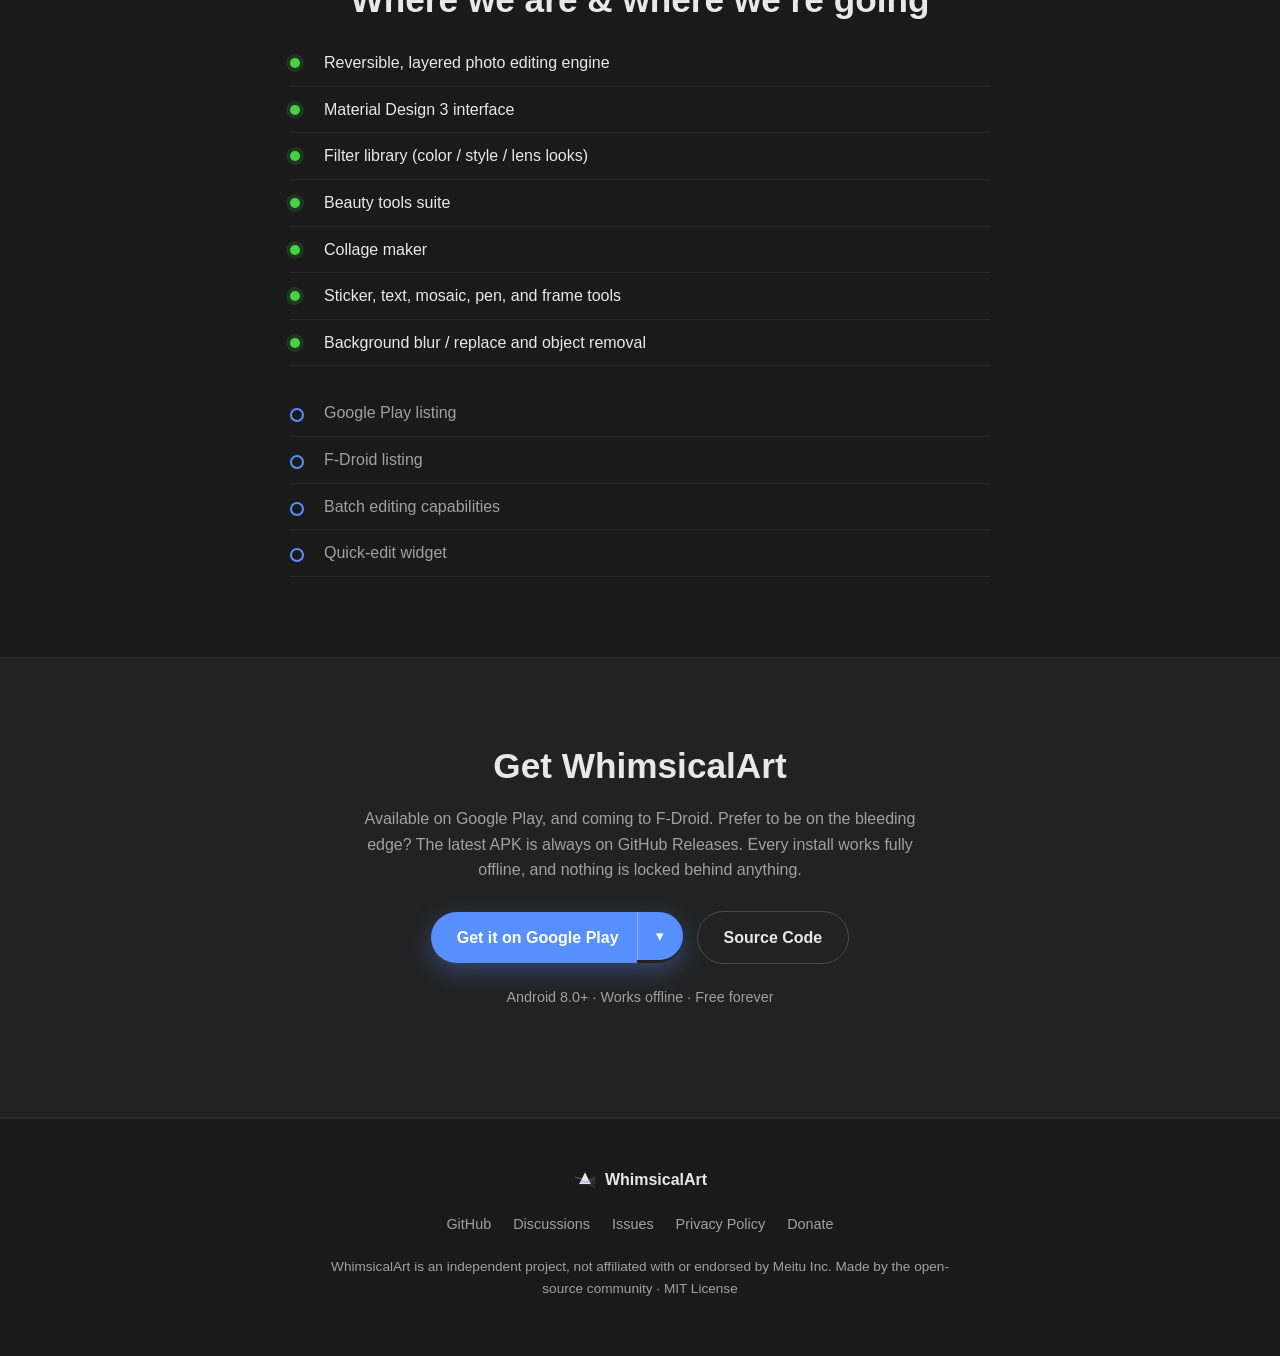
==== commit 8e1996f8: "convert screenshot thumbnails to jpeg80" ====
--- a/index.html
+++ b/index.html
@@ -120,42 +120,42 @@
             <div class="shot-track">
               <div class="shot-set">
               <figure class="shot">
-                <img src="screenshots/phone/phone-gallery.png" alt="Photo gallery with grid selection" loading="lazy">
-              </figure>
-              <figure class="shot">
-                <img src="screenshots/phone/phone-edit-no-edits.png" alt="Editor before any edits" loading="lazy">
-              </figure>
-              <figure class="shot">
-                <img src="screenshots/phone/phone-edit-effects.png" alt="Editor with effect filters applied" loading="lazy">
-              </figure>
-              <figure class="shot">
-                <img src="screenshots/phone/phone-layers.png" alt="Layers panel showing the edit stack" loading="lazy">
-              </figure>
-              <figure class="shot">
-                <img src="screenshots/phone/phone-save-dialog.png" alt="Save and share dialog" loading="lazy">
-              </figure>
-              <figure class="shot">
-                <img src="screenshots/phone/phone-sort-group-popup.png" alt="Sort and group options in the gallery" loading="lazy">
+                <img src="screenshots/phone/phone-gallery.jpg" alt="Photo gallery with grid selection" loading="lazy">
+              </figure>
+              <figure class="shot">
+                <img src="screenshots/phone/phone-edit-no-edits.jpg" alt="Editor before any edits" loading="lazy">
+              </figure>
+              <figure class="shot">
+                <img src="screenshots/phone/phone-edit-effects.jpg" alt="Editor with effect filters applied" loading="lazy">
+              </figure>
+              <figure class="shot">
+                <img src="screenshots/phone/phone-layers.jpg" alt="Layers panel showing the edit stack" loading="lazy">
+              </figure>
+              <figure class="shot">
+                <img src="screenshots/phone/phone-save-dialog.jpg" alt="Save and share dialog" loading="lazy">
+              </figure>
+              <figure class="shot">
+                <img src="screenshots/phone/phone-sort-group-popup.jpg" alt="Sort and group options in the gallery" loading="lazy">
               </figure>
               </div>
               <div class="shot-set">
               <figure class="shot">
-                <img src="screenshots/phone/phone-gallery.png" alt="Photo gallery with grid selection" loading="lazy">
-              </figure>
-              <figure class="shot">
-                <img src="screenshots/phone/phone-edit-no-edits.png" alt="Editor before any edits" loading="lazy">
-              </figure>
-              <figure class="shot">
-                <img src="screenshots/phone/phone-edit-effects.png" alt="Editor with effect filters applied" loading="lazy">
-              </figure>
-              <figure class="shot">
-                <img src="screenshots/phone/phone-layers.png" alt="Layers panel showing the edit stack" loading="lazy">
-              </figure>
-              <figure class="shot">
-                <img src="screenshots/phone/phone-save-dialog.png" alt="Save and share dialog" loading="lazy">
-              </figure>
-              <figure class="shot">
-                <img src="screenshots/phone/phone-sort-group-popup.png" alt="Sort and group options in the gallery" loading="lazy">
+                <img src="screenshots/phone/phone-gallery.jpg" alt="Photo gallery with grid selection" loading="lazy">
+              </figure>
+              <figure class="shot">
+                <img src="screenshots/phone/phone-edit-no-edits.jpg" alt="Editor before any edits" loading="lazy">
+              </figure>
+              <figure class="shot">
+                <img src="screenshots/phone/phone-edit-effects.jpg" alt="Editor with effect filters applied" loading="lazy">
+              </figure>
+              <figure class="shot">
+                <img src="screenshots/phone/phone-layers.jpg" alt="Layers panel showing the edit stack" loading="lazy">
+              </figure>
+              <figure class="shot">
+                <img src="screenshots/phone/phone-save-dialog.jpg" alt="Save and share dialog" loading="lazy">
+              </figure>
+              <figure class="shot">
+                <img src="screenshots/phone/phone-sort-group-popup.jpg" alt="Sort and group options in the gallery" loading="lazy">
               </figure>
               </div>
             </div>
@@ -168,42 +168,42 @@
             <div class="shot-track">
               <div class="shot-set">
               <figure class="shot shot-tablet">
-                <img src="screenshots/tablet/tablet-gallery.png" alt="Tablet photo gallery with grid selection" loading="lazy">
-              </figure>
-              <figure class="shot shot-tablet">
-                <img src="screenshots/tablet/tablet-edit-no-edits.png" alt="Tablet editor before any edits" loading="lazy">
-              </figure>
-              <figure class="shot shot-tablet">
-                <img src="screenshots/tablet/tablet-edit-effects.png" alt="Tablet editor with effect filters applied" loading="lazy">
-              </figure>
-              <figure class="shot shot-tablet">
-                <img src="screenshots/tablet/tablet-layers.png" alt="Tablet layers panel showing the edit stack" loading="lazy">
-              </figure>
-              <figure class="shot shot-tablet">
-                <img src="screenshots/tablet/tablet-save-dialog.png" alt="Tablet save and share dialog" loading="lazy">
-              </figure>
-              <figure class="shot shot-tablet">
-                <img src="screenshots/tablet/tablet-sort-group-popup.png" alt="Tablet sort and group options in the gallery" loading="lazy">
+                <img src="screenshots/tablet/tablet-gallery.jpg" alt="Tablet photo gallery with grid selection" loading="lazy">
+              </figure>
+              <figure class="shot shot-tablet">
+                <img src="screenshots/tablet/tablet-edit-no-edits.jpg" alt="Tablet editor before any edits" loading="lazy">
+              </figure>
+              <figure class="shot shot-tablet">
+                <img src="screenshots/tablet/tablet-edit-effects.jpg" alt="Tablet editor with effect filters applied" loading="lazy">
+              </figure>
+              <figure class="shot shot-tablet">
+                <img src="screenshots/tablet/tablet-layers.jpg" alt="Tablet layers panel showing the edit stack" loading="lazy">
+              </figure>
+              <figure class="shot shot-tablet">
+                <img src="screenshots/tablet/tablet-save-dialog.jpg" alt="Tablet save and share dialog" loading="lazy">
+              </figure>
+              <figure class="shot shot-tablet">
+                <img src="screenshots/tablet/tablet-sort-group-popup.jpg" alt="Tablet sort and group options in the gallery" loading="lazy">
               </figure>
               </div>
               <div class="shot-set">
               <figure class="shot shot-tablet">
-                <img src="screenshots/tablet/tablet-gallery.png" alt="Tablet photo gallery with grid selection" loading="lazy">
-              </figure>
-              <figure class="shot shot-tablet">
-                <img src="screenshots/tablet/tablet-edit-no-edits.png" alt="Tablet editor before any edits" loading="lazy">
-              </figure>
-              <figure class="shot shot-tablet">
-                <img src="screenshots/tablet/tablet-edit-effects.png" alt="Tablet editor with effect filters applied" loading="lazy">
-              </figure>
-              <figure class="shot shot-tablet">
-                <img src="screenshots/tablet/tablet-layers.png" alt="Tablet layers panel showing the edit stack" loading="lazy">
-              </figure>
-              <figure class="shot shot-tablet">
-                <img src="screenshots/tablet/tablet-save-dialog.png" alt="Tablet save and share dialog" loading="lazy">
-              </figure>
-              <figure class="shot shot-tablet">
-                <img src="screenshots/tablet/tablet-sort-group-popup.png" alt="Tablet sort and group options in the gallery" loading="lazy">
+                <img src="screenshots/tablet/tablet-gallery.jpg" alt="Tablet photo gallery with grid selection" loading="lazy">
+              </figure>
+              <figure class="shot shot-tablet">
+                <img src="screenshots/tablet/tablet-edit-no-edits.jpg" alt="Tablet editor before any edits" loading="lazy">
+              </figure>
+              <figure class="shot shot-tablet">
+                <img src="screenshots/tablet/tablet-edit-effects.jpg" alt="Tablet editor with effect filters applied" loading="lazy">
+              </figure>
+              <figure class="shot shot-tablet">
+                <img src="screenshots/tablet/tablet-layers.jpg" alt="Tablet layers panel showing the edit stack" loading="lazy">
+              </figure>
+              <figure class="shot shot-tablet">
+                <img src="screenshots/tablet/tablet-save-dialog.jpg" alt="Tablet save and share dialog" loading="lazy">
+              </figure>
+              <figure class="shot shot-tablet">
+                <img src="screenshots/tablet/tablet-sort-group-popup.jpg" alt="Tablet sort and group options in the gallery" loading="lazy">
               </figure>
               </div>
             </div>
--- a/styles.css
+++ b/styles.css
@@ -169,11 +169,22 @@
 .download-dropdown {
   display: inline-flex;
   align-items: stretch;
-}
-
-.btn-download-main {
+  border-radius: 999px;
+  box-shadow: 0 8px 24px rgba(87, 143, 255, 0.35);
+}
+
+.btn.btn-download-main {
+  display: inline-flex;
+  align-items: center;
+  min-height: 48px;
   border-radius: 999px 0 0 999px;
   padding-right: 18px;
+  box-shadow: none;
+}
+
+.btn.btn-download-main:hover {
+  transform: none;
+  box-shadow: none;
 }
 
 .btn-download-more {
@@ -188,13 +199,14 @@
   align-items: center;
   justify-content: center;
   min-width: 46px;
+  min-height: 48px;
   padding: 0 16px;
   background: var(--accent);
   color: #FFFFFF;
   font-size: 0.95rem;
   border-radius: 0 999px 999px 0;
   border-left: 1px solid rgba(255, 255, 255, 0.35);
-  box-shadow: 0 8px 24px rgba(87, 143, 255, 0.35);
+  box-shadow: none;
   transition: background 0.15s ease;
 }
 
@@ -205,17 +217,13 @@
 
 .btn-download-more summary::-webkit-details-marker {
   display: none;
-}
-
-.btn-download-more[open] summary {
-  border-radius: 0 999px 0 0;
 }
 
 .download-menu {
   position: absolute;
   right: 0;
   top: calc(100% + 10px);
-  min-width: 210px;
+  min-width: 240px;
   background: var(--bg-raised);
   border: 1px solid rgba(255, 255, 255, 0.12);
   border-radius: 12px;
@@ -238,6 +246,7 @@
   color: var(--text);
   font-size: 0.95rem;
   font-weight: 500;
+  white-space: nowrap;
 }
 
 .download-option:hover {
@@ -279,12 +288,16 @@
 
 @media (max-width: 640px) {
   .download-menu {
-    min-width: 190px;
+    min-width: 220px;
   }
 
   .btn-download-more summary {
     min-width: 42px;
     padding: 0 13px;
+  }
+
+  .btn-download-main {
+    min-height: 48px;
   }
 }
 
